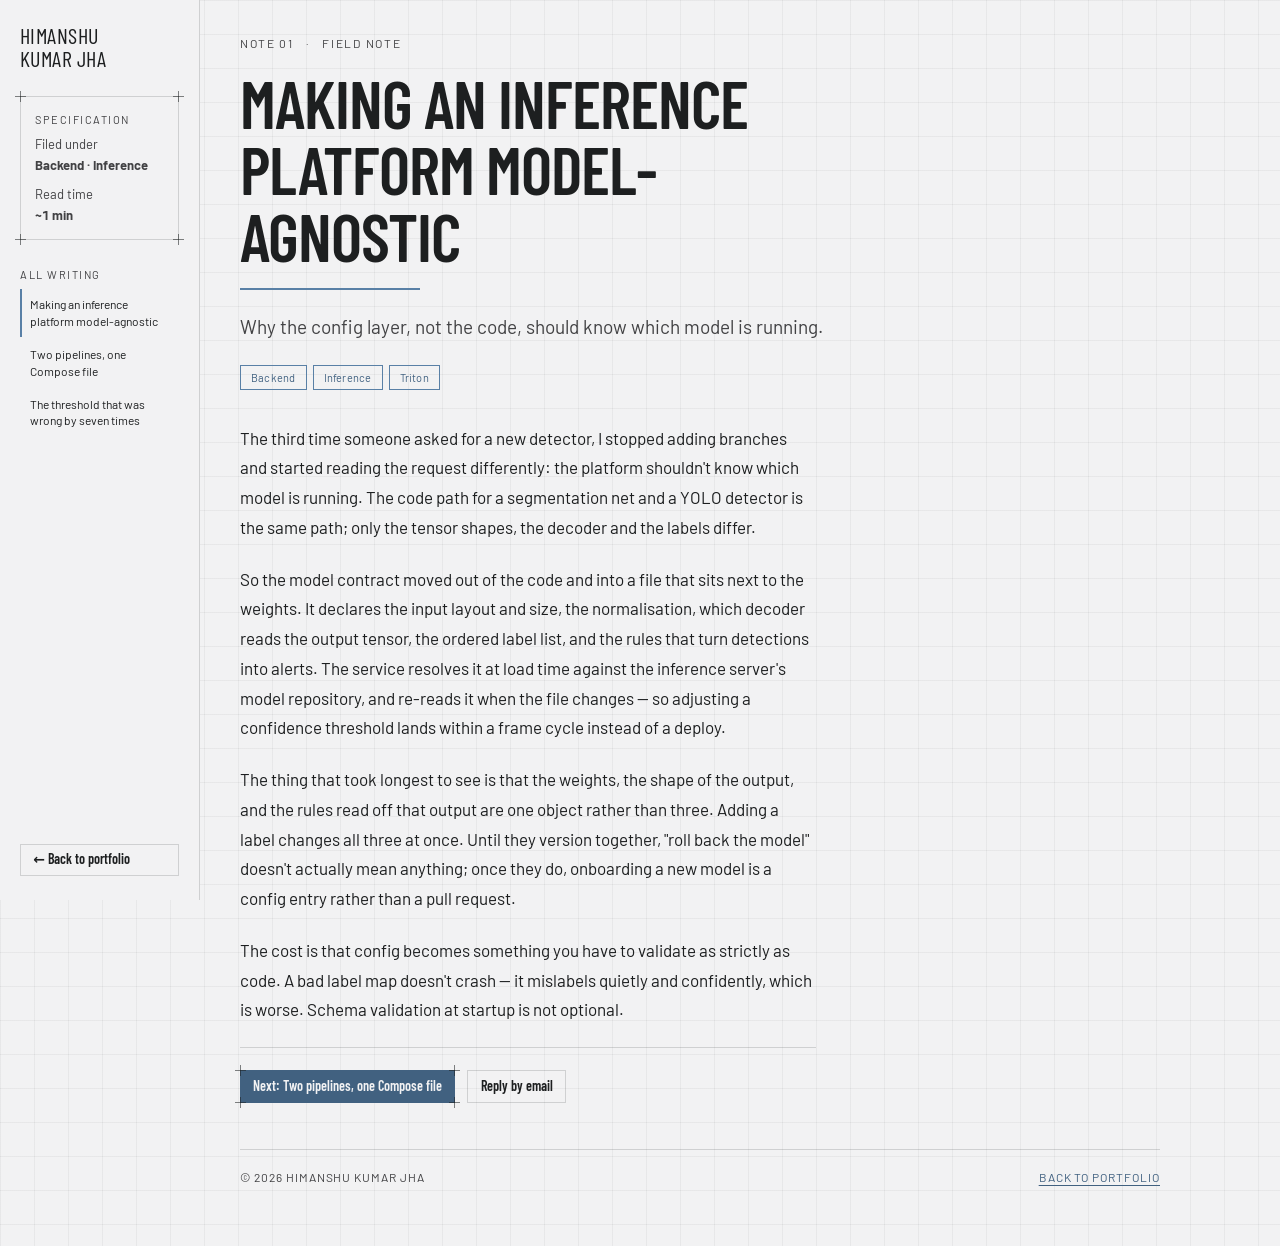
==== blog.html @ d9818c4b "feat: rebuild the portfolio as a static Blueprint sheet Implements the "Portfolio Blueprint" design " ====
<!DOCTYPE html>
<html lang="en">

<head>
  <meta charset="utf-8">
  <meta name="viewport" content="width=device-width, initial-scale=1">
  <title>Writing | Himanshu Kumar Jha</title>
  <meta name="description" content="Field notes on backend, inference platforms, container pipelines and computer vision.">
  <meta name="theme-color" content="#f2f2f3">
  <link rel="icon" href="logo-color.svg">
  <link rel="stylesheet" href="assets/blueprint.css">
</head>

<body>
  <div class="sheet">

    <aside class="rail">
      <a class="rail-name" href="index.html">Himanshu<br>Kumar Jha</a>

      <div class="blueprint rail-spec">
        <div class="rail-spec-label">Specification</div>
        <div class="rail-spec-row">Filed under<br><strong id="filed-under"></strong></div>
        <div class="rail-spec-row is-num">Read time<br><strong id="read-time"></strong></div>
        <i class="corner tl"></i><i class="corner tr"></i><i class="corner bl"></i><i class="corner br"></i>
      </div>

      <div class="rail-group">
        <div class="rail-spec-label">All writing</div>
        <div class="rail-index" id="note-index"></div>
      </div>

      <a href="index.html#writing" class="btn btn-secondary rail-foot">← Back to portfolio</a>
    </aside>

    <main class="note-main">
      <noscript>
        <p class="noscript-note">These notes are drawn from <code>assets/portfolio-data.js</code> in the browser.
          Enable JavaScript, or read the summaries on the <a href="index.html#writing">portfolio sheet</a>.</p>
      </noscript>

      <article>
        <div class="note-meta">
          <span id="note-label"></span><span>·</span><span id="note-status"></span>
          <span class="meta-mobile" id="read-time-inline"></span>
        </div>
        <h1 class="note-h1" id="note-title"></h1>
        <div class="note-rule"></div>
        <p class="note-lede" id="note-lede"></p>
        <div class="note-tags" id="note-tags"></div>

        <div class="note-body">
          <div id="note-paragraphs"></div>
          <div class="note-actions">
            <a class="btn btn-primary blueprint" id="note-next" href="index.html#writing"><span
                id="note-next-label"></span><i class="corner tl"></i><i class="corner tr"></i><i
                class="corner bl"></i><i class="corner br"></i></a>
            <a class="btn btn-secondary" id="note-reply" href="#">Reply by email</a>
          </div>
        </div>
      </article>

      <footer class="sheet-foot">
        <span id="foot-credit"></span>
        <nav><a href="index.html">Back to portfolio</a></nav>
      </footer>
    </main>
  </div>

  <script src="assets/portfolio-data.js"></script>
  <script src="assets/dom.js"></script>
  <script src="assets/blog.js"></script>
</body>

</html>
---- assets/blueprint.css ----
/* ═══════════════════════════════════════════════════════════════════════════
   INDUSTRY — design-system tokens and component classes.
   Source of truth for the system's look; retune the :root block to reskin.
   Steel-blue on a light technical ground, Barlow Condensed over Barlow,
   cards and buttons framed as blueprint objects with registration marks.
   ═══════════════════════════════════════════════════════════════════════ */
@import url('https://fonts.googleapis.com/css2?family=Barlow:wght@400;500;700&family=Barlow+Condensed:wght@400;600&display=swap');

:root {
  --color-bg: #f2f2f3;
  --color-surface: #e9e9ea;
  --color-text: #1d1f20;
  --color-accent: #5980a6;
  --color-accent-2: #728fab;
  --color-divider: color-mix(in srgb, #1d1f20 16%, transparent);

  /* Tonal ramps — generated in OKLCH on one shared lightness scale, so the
     same step of any role matches the others in visual value. */
  --color-neutral-100: #f5f5f8;
  --color-neutral-200: #e7e7ea;
  --color-neutral-300: #d4d4d7;
  --color-neutral-400: #b7b7ba;
  --color-neutral-500: #98989b;
  --color-neutral-600: #7a7a7d;
  --color-neutral-700: #5d5d60;
  --color-neutral-800: #424244;
  --color-neutral-900: #2b2b2d;

  --color-accent-100: #eef6ff;
  --color-accent-200: #d6ebff;
  --color-accent-300: #b5d9fd;
  --color-accent-400: #94bce3;
  --color-accent-500: #749dc4;
  --color-accent-600: #597ea3;
  --color-accent-700: #416180;
  --color-accent-800: #2c455d;
  --color-accent-900: #1d2d3d;

  --color-accent-2-100: #eef6ff;
  --color-accent-2-200: #d6ebff;
  --color-accent-2-300: #bdd8f2;
  --color-accent-2-400: #9ebbd8;
  --color-accent-2-500: #7e9cb8;
  --color-accent-2-600: #627d98;
  --color-accent-2-700: #486077;
  --color-accent-2-800: #314457;
  --color-accent-2-900: #1f2d3a;

  --font-heading: "Barlow Condensed", system-ui, sans-serif;
  --font-heading-weight: 600;
  --font-body: "Barlow", system-ui, sans-serif;

  --space-1: 3.4px;
  --space-2: 6.8px;
  --space-3: 10.2px;
  --space-4: 13.6px;
  --space-6: 20.4px;
  --space-8: 27.2px;

  --radius-sm: 2px;
  --radius-md: 4px;
  --radius-lg: 7px;

  /* Elevation — derived from the ground: soft ink-tinted shadows on a
     light theme, a hairline edge + ambient darkness on a dark one. */
  --shadow-sm: 0 1px 2px color-mix(in srgb, #2b2b2d 14%, transparent);
  --shadow-md: 0 3px 10px color-mix(in srgb, #2b2b2d 16%, transparent);
  --shadow-lg: 0 12px 32px color-mix(in srgb, #2b2b2d 22%, transparent);
}

body {
  background: var(--color-bg);
  color: var(--color-text);
  font-family: var(--font-body);
}
h1, h2, h3, h4 { font-family: var(--font-heading); font-weight: var(--font-heading-weight); }

.blueprint {
  position: relative;
  border: 1px solid var(--color-divider);
  border-radius: 0;
}
/* The overlay image treatments (halftone, duotone) clip their overlay
   (overflow:hidden); a blueprint wrapper draws its registration marks
   outside the box, so when both classes share a wrapper the frame must
   win. */
.blueprint.halftone, .blueprint.plate, .blueprint.duotone { overflow: visible; }
.blueprint > .corner {
  position: absolute; width: 11px; height: 11px;
  color: color-mix(in srgb, var(--color-text) 55%, transparent);
}
.blueprint > .corner::before, .blueprint > .corner::after {
  content: ""; position: absolute; background: currentColor;
}
.blueprint > .corner::before { left: 5px; top: 0; width: 1px; height: 100%; }
.blueprint > .corner::after  { top: 5px; left: 0; width: 100%; height: 1px; }
.blueprint > .corner.tl { top: -6px; left: -6px; }
.blueprint > .corner.tr { top: -6px; right: -6px; }
.blueprint > .corner.bl { bottom: -6px; left: -6px; }
.blueprint > .corner.br { bottom: -6px; right: -6px; }

.duotone{position:relative;overflow:hidden}
.duotone::after{content:"";position:absolute;inset:0;pointer-events:none;
  background:var(--color-accent);mix-blend-mode:color}

/* ══════════════════════════════════════════════════════════════════════════
   Components — built with the tokens above. Plain CSS on plain HTML.
   ══════════════════════════════════════════════════════════════════════ */

*, *::before, *::after { box-sizing: border-box; }
/* The UA rule for [hidden] is display:none at element specificity, so any
   class that sets display — .btn, .tag, .card — silently beats it. */
[hidden] { display: none !important; }
body { margin: 0; font-size: 15px; line-height: 1.55; font-weight: 400; }
h1, h2, h3, h4, h5, h6 {
  font-family: var(--font-heading); font-weight: var(--font-heading-weight);
  line-height: 1.12; letter-spacing: -0.015em; margin: 0 0 var(--space-2);
}
h1 { font-size: 42px; }
h2 { font-size: 32px; }
h3 { font-size: 25px; }
h4 { font-size: 20px; }
h5 { font-size: 16px; }
h6 { font-size: 13px; }
h6 { letter-spacing: 0.08em; text-transform: uppercase; }
p { margin: 0 0 var(--space-3); }
a { color: var(--color-accent-700); text-underline-offset: 3px; }
img { display: block; max-width: 100%; }
figure { margin: 0; }
figcaption {
  font-size: 11px; margin-top: var(--space-1);
  color: color-mix(in srgb, var(--color-text) 55%, transparent);
}
.text-muted { color: color-mix(in srgb, var(--color-text) 55%, transparent); }
:focus { outline: none; }
:focus-visible { outline: 2px solid var(--color-accent); outline-offset: 2px; }
::selection { background: color-mix(in srgb, var(--color-accent) 30%, transparent); }

/* — rules — */
.hr {
  height: 1px; border: 0; margin: var(--space-4) 0;
  background: var(--color-divider);
}

/* — buttons — */
.btn {
  display: inline-flex; align-items: center; justify-content: center; gap: 6px;
  cursor: pointer; text-decoration: none;
  font-family: var(--font-heading); font-weight: var(--font-heading-weight);
  font-size: 14px; line-height: 1.2; color: var(--color-text);
  background: transparent; border: 1px solid transparent;
  padding: var(--space-2) calc(var(--space-3) * 1.2);
  border-radius: var(--radius-md);
}
.btn svg { display: block; }
.btn:disabled { opacity: 0.45; cursor: not-allowed; }
.btn-primary { background: var(--color-accent-700); color: var(--color-bg); }
.btn-primary:hover { background: var(--color-accent-800); }
.btn-primary:active { background: var(--color-accent-900); }
.btn-secondary { border-color: var(--color-divider); }
.btn-secondary:hover { background: color-mix(in srgb, var(--color-text) 7%, transparent); }
.btn-secondary:active { background: color-mix(in srgb, var(--color-text) 14%, transparent); }
.btn-ghost { color: var(--color-accent-700); padding-inline: var(--space-1); }
.btn-ghost:hover { background: color-mix(in srgb, var(--color-accent) 10%, transparent); }
.btn-ghost:active { background: color-mix(in srgb, var(--color-accent) 18%, transparent); }
.btn-icon { width: 36px; height: 36px; padding: 0; }
.btn-block { width: 100%; margin-top: var(--space-2); }

/* — forms — */
.field > label {
  display: block; font-size: 12px; margin-bottom: 5px;
  color: color-mix(in srgb, var(--color-text) 70%, transparent);
}
.input {
  width: 100%; min-height: 36px; padding: 6px 10px; font: inherit;
  font-size: 14px; color: var(--color-text); caret-color: var(--color-accent);
  background: var(--color-surface);
  border: 1px solid var(--color-divider); border-radius: var(--radius-md);
}
.input:hover { border-color: color-mix(in srgb, var(--color-text) 45%, transparent); }
.input:focus-visible { border-color: var(--color-accent); outline-offset: 0; }
textarea.input { min-height: 90px; resize: vertical; }
.radio { display: inline-flex; align-items: center; gap: 8px; cursor: pointer; font-size: 14px; }
.radio input, .seg-opt input {
  position: absolute; opacity: 0; width: 0; height: 0; pointer-events: none;
}
.radio .dot {
  width: 16px; height: 16px; flex: none; border-radius: 50%;
  border: 1.5px solid var(--color-divider);
}
.radio:hover .dot { border-color: var(--color-accent); }
.radio input:checked + .dot {
  border-color: var(--color-accent); background: var(--color-accent);
  box-shadow: inset 0 0 0 4px var(--color-bg);
}
.radio input:focus-visible + .dot { outline: 2px solid var(--color-accent); outline-offset: 2px; }
.seg {
  display: inline-flex; overflow: hidden;
  border: 1px solid var(--color-divider); border-radius: var(--radius-md);
}
.seg-opt {
  display: inline-flex; align-items: center; gap: 6px;
  padding: 7px 12px; font-size: 13px; cursor: pointer;
}
.seg-opt + .seg-opt { border-left: 1px solid var(--color-divider); }
.seg-opt:has(input:checked) { background: var(--color-accent); color: var(--color-bg); }
.seg-opt:not(:has(input:checked)):hover { background: color-mix(in srgb, var(--color-text) 7%, transparent); }
.seg-opt:has(input:focus-visible) { outline: 2px solid var(--color-accent); outline-offset: -2px; }

/* — cards — */
.card {
  display: flex; flex-direction: column; gap: var(--space-2);
  padding: var(--space-3); border-radius: var(--radius-md); background: var(--color-surface);
}
.card-kicker { font-size: 10px; letter-spacing: 0.1em; text-transform: uppercase; color: var(--color-accent-700); }
.card-title {
  font-family: var(--font-heading); font-weight: var(--font-heading-weight);
  font-size: 17px; line-height: 1.2;
}
.card-body { margin: 0; font-size: 13px; opacity: 0.8; flex: 1; }
.card-meta {
  display: flex; align-items: center; gap: 6px; font-size: 11px;
  color: color-mix(in srgb, var(--color-text) 50%, transparent);
}
.elev-sm { box-shadow: var(--shadow-sm); }
.elev-md { box-shadow: var(--shadow-md); }
.elev-lg { box-shadow: var(--shadow-lg); }

/* — tags — */
.tag {
  display: inline-flex; align-items: center; font-size: 11px;
  letter-spacing: 0.02em; padding: 3px 10px;
  border-radius: calc(var(--radius-md) * 0.75);
}
.tag-accent { background: var(--color-accent-100); color: var(--color-accent-800); }
.tag-accent-2 { background: var(--color-accent-2-100); color: var(--color-accent-2-800); }
.tag-neutral { background: var(--color-neutral-100); color: var(--color-neutral-800); }
.tag-outline { border: 1px solid var(--color-accent); color: var(--color-accent-700); }

/* — navigation — */
.nav {
  display: flex; align-items: center; gap: var(--space-4);
  padding: var(--space-3) var(--space-4);
  border-bottom: none;
}
.nav-brand {
  font-family: var(--font-heading); font-weight: var(--font-heading-weight);
  font-size: 18px; margin-right: auto;
}
.nav a { color: inherit; text-decoration: none; font-size: 14px; }
.nav a:hover, .nav a[aria-current='page'] { color: var(--color-accent-700); }

/* — tables — */
.table { width: 100%; border-collapse: collapse; font-size: 14px; }
.table th {
  text-align: left; font-size: 11px; letter-spacing: 0.08em; text-transform: uppercase;
  color: color-mix(in srgb, var(--color-text) 60%, transparent);
  padding: var(--space-2); border-bottom: 1px solid var(--color-divider);
}
.table td {
  padding: var(--space-2);
  border-bottom: 1px solid color-mix(in srgb, var(--color-text) 8%, transparent);
}
.table tbody tr:hover { background: color-mix(in srgb, var(--color-text) 4%, transparent); }

/* — dialog — */
.dialog-backdrop {
  position: fixed; inset: 0; display: grid; place-items: center;
  padding: var(--space-4);
  background: color-mix(in srgb, var(--color-neutral-900) 50%, transparent);
}
.dialog {
  width: min(440px, 100%); display: flex; flex-direction: column; gap: var(--space-3);
  padding: var(--space-4); border-radius: var(--radius-lg);
  background: var(--color-surface); box-shadow: var(--shadow-lg);
}
.dialog-title {
  font-family: var(--font-heading); font-weight: var(--font-heading-weight);
  font-size: 20px;
}
.dialog-body { font-size: 14px; opacity: 0.85; }
.dialog-actions { display: flex; justify-content: flex-end; gap: var(--space-2); margin-top: var(--space-2); }

/* — blueprint frame: components are wireframe objects (see .blueprint
     and .corner above) — square, transparent, hairline-bordered — */
.card, .btn, .input, .tag, .seg, .dialog { border-radius: 0; }
.card, .dialog { background: transparent; border: 1px solid var(--color-divider); }
.btn { border: 1px solid var(--color-divider); }
.btn-primary { border-color: var(--color-accent-700); }
.btn-ghost { border-color: transparent; }


/* ═══════════════════════════════════════════════════════════════════════════
   PAGE LAYER — the portfolio sheet. Everything below composes the system
   above; no new colors, fonts or spacing values are invented here.
   ═══════════════════════════════════════════════════════════════════════ */

html { scroll-behavior: smooth; }
body { background: var(--color-bg); color: var(--color-text); font-family: var(--font-body); }
a { color: var(--color-accent-700); text-underline-offset: 3px; }
a:hover { color: var(--color-accent-800); }

@keyframes sheetIn { from { opacity: 0; transform: translateY(14px); } to { opacity: 1; transform: none; } }
@keyframes scan { from { transform: translateX(-100%); } to { transform: translateX(100%); } }

@media (prefers-reduced-motion: reduce) {
  html { scroll-behavior: auto; }
  *, *::before, *::after { animation-duration: .001ms !important; animation-iteration-count: 1 !important; transition-duration: .001ms !important; }
}

/* — the drafting grid is the ground and runs full-bleed, so the sheet can be
     centred on a wide display without the ruling stopping at its edge — */
body {
  min-height: 100vh;
  background-image:
    linear-gradient(color-mix(in srgb, var(--color-text) 5%, transparent) 1px, transparent 1px),
    linear-gradient(90deg, color-mix(in srgb, var(--color-text) 5%, transparent) 1px, transparent 1px);
  background-size: 34px 34px;
}

/* — the sheet: content column beside a fixed index rail. Capped at the rail
     (200) plus the main column's own max-width (1180) and centred, so a wide
     monitor gets even margins instead of everything shunted left. — */
.sheet {
  display: grid;
  grid-template-columns: 200px minmax(0, 1fr);
  min-height: 100vh;
  max-width: 1380px;
  margin-inline: auto;
}

.rail {
  position: sticky; top: 0; align-self: start; height: 100vh;
  border-right: 1px solid var(--color-divider);
  padding: 24px 20px;
  display: flex; flex-direction: column; gap: 26px;
  background: var(--color-bg);
}
.rail-name {
  font-family: var(--font-heading); font-size: 22px; line-height: 1.05;
  text-transform: uppercase; letter-spacing: .02em;
  color: var(--color-text); text-decoration: none;
}
.rail-nav { display: flex; flex-direction: column; gap: 2px; }
.rail-nav a {
  font-size: 12px; letter-spacing: .1em; text-transform: uppercase;
  color: var(--color-text); text-decoration: none;
  padding: 7px 8px; border-left: 2px solid transparent;
}
/* Hover and "you are here" must not look the same, or a reader can't tell
   which section they're in from which one they're pointing at. Hover tints;
   only the current section carries the accent rule. */
.rail-nav a:hover { background: var(--color-accent-100); color: var(--color-text); }
.rail-nav a.is-current {
  border-left-color: var(--color-accent);
  background: var(--color-accent-100);
  color: var(--color-accent-800);
}
.rail-spec { padding: 14px; }
.rail-spec-label { font-size: 11px; letter-spacing: .14em; text-transform: uppercase; color: var(--color-neutral-800); margin-bottom: 6px; }
.rail-spec-row { font-size: 13px; line-height: 1.6; color: var(--color-neutral-800); }
.rail-spec-row + .rail-spec-row { margin-top: 8px; }
.rail-spec-row.is-num strong { font-variant-numeric: tabular-nums; }
.rail-index { display: flex; flex-direction: column; gap: 2px; }
.rail-index a {
  font-size: 12px; line-height: 1.4; color: var(--color-text); text-decoration: none;
  padding: 7px 8px; border-left: 2px solid transparent;
}
.rail-index a:hover { background: var(--color-accent-100); }
.rail-index a.is-current { border-left-color: var(--color-accent); }
.rail-foot { margin-top: auto; justify-content: flex-start; }

.sheet-main { padding: 34px 40px 60px; max-width: 1180px; }
.section { margin-bottom: 46px; }

/* — section headings — */
.sec-head { display: flex; align-items: baseline; gap: 14px; margin-bottom: 24px; }
.sec-num { font-family: var(--font-heading); font-size: 14px; color: var(--color-accent-700); letter-spacing: .1em; }
.sec-head h2 {
  font-family: var(--font-heading); font-size: clamp(26px, 3vw, 38px);
  text-transform: uppercase; margin: 0;
}
.sec-note {
  font-size: 12px; letter-spacing: .1em; text-transform: uppercase;
  color: var(--color-neutral-800); margin-left: auto;
}

/* — 00 · intro — */
#hero { animation: sheetIn .6s ease both; }
.hero-kicker {
  display: flex; gap: 10px; align-items: center; flex-wrap: wrap;
  font-size: 12px; letter-spacing: .14em; text-transform: uppercase;
  color: var(--color-neutral-800); margin-bottom: 18px;
}
.hero-title {
  font-family: var(--font-heading); font-size: clamp(38px, 6vw, 84px); line-height: 1;
  text-transform: uppercase; letter-spacing: -.01em; margin: 0 0 22px; max-width: 18ch;
}
.hero-rule {
  height: 2px; background: var(--color-accent); width: 180px;
  margin-bottom: 24px; overflow: hidden; position: relative;
}
.hero-rule span { position: absolute; inset: 0; background: var(--color-bg); animation: scan 3.4s ease-in-out infinite; }
/* The one line that tells a recruiter and a client, in the same breath, what
   this person does for someone. Sits above the detail, weighted heavier. */
.hero-pitch {
  font-size: 20px; line-height: 1.5; max-width: 58ch;
  color: var(--color-text); margin: 0 0 18px; text-wrap: pretty;
}
.hero-summary { font-size: 17px; line-height: 1.65; max-width: 66ch; color: var(--color-neutral-800); margin: 0 0 26px; }
.hero-actions { display: flex; gap: 10px; flex-wrap: wrap; margin-bottom: 30px; }
.hero-grid { display: grid; grid-template-columns: repeat(auto-fit, minmax(210px, 1fr)); gap: 22px; }

.spec-card { padding: 18px; }
.spec-label { font-size: 11px; letter-spacing: .14em; text-transform: uppercase; color: var(--color-neutral-800); margin-bottom: 6px; }
.spec-title { font-family: var(--font-heading); font-size: 20px; text-transform: uppercase; }
.spec-meta { font-size: 13px; color: var(--color-neutral-700); font-variant-numeric: tabular-nums; }
.spec-card.is-pub { background: var(--color-accent-900); color: var(--color-bg); }
.spec-card.is-pub .spec-label { color: inherit; opacity: .8; }
.spec-card.is-pub .spec-title { font-family: var(--font-body); font-size: 14px; line-height: 1.4; font-weight: 600; text-transform: none; }
.spec-card.is-pub .spec-meta { color: inherit; font-size: 12px; margin-top: 6px; opacity: .85; }

/* — 01 · selected work — */
.hero-project {
  padding: 28px; margin-bottom: 30px;
  display: grid; grid-template-columns: minmax(0, 1.4fr) minmax(200px, .6fr); gap: 30px;
}
.hp-kicker { font-size: 11px; letter-spacing: .14em; text-transform: uppercase; color: var(--color-accent-700); margin-bottom: 10px; }
.hp-title {
  font-family: var(--font-heading); font-size: clamp(24px, 2.8vw, 34px);
  text-transform: uppercase; line-height: 1.06; margin: 0 0 14px; max-width: 22ch;
}
.hp-para { font-size: 15px; line-height: 1.7; color: var(--color-neutral-800); margin: 0 0 12px; max-width: 64ch; }
.hp-tags { display: flex; gap: 6px; flex-wrap: wrap; margin-top: 8px; }
.hp-actions { display: flex; gap: 10px; flex-wrap: wrap; margin-top: 20px; }
.hp-actions .btn { justify-content: flex-start; }
.hp-side { display: flex; flex-direction: column; border-left: 1px solid var(--color-divider); padding-left: 22px; }
.hp-metric { padding: 12px 0; border-bottom: 1px dashed var(--color-divider); }
.hp-metric-value {
  font-family: var(--font-heading); font-size: 36px; line-height: 1;
  color: var(--color-accent-700); font-variant-numeric: tabular-nums;
}
.hp-metric-label { font-size: 13px; color: var(--color-neutral-700); }
.hp-note { padding: 12px 0; font-size: 12px; letter-spacing: .08em; text-transform: uppercase; color: var(--color-neutral-800); }

/* — 02 · more projects — */
.rows { border-top: 1px solid var(--color-divider); }
.row { border-bottom: 1px solid var(--color-divider); }
.row:hover { background: var(--color-accent-100); }
.row-btn {
  width: 100%; display: grid; grid-template-columns: 60px minmax(0, 1fr) auto;
  gap: 18px; align-items: center; text-align: left;
  background: transparent; border: 0; padding: 15px 12px; cursor: pointer;
  font-family: var(--font-body); color: var(--color-text);
}
.row-num { font-family: var(--font-heading); font-size: 14px; color: var(--color-accent-700); font-variant-numeric: tabular-nums; }
.row-titles { display: flex; flex-direction: column; gap: 3px; }
.row-title { font-family: var(--font-heading); font-size: 21px; text-transform: uppercase; line-height: 1.1; }
.row-stack { font-size: 13px; color: var(--color-neutral-700); }
.row-sign { font-size: 18px; color: var(--color-accent-700); font-weight: 600; }
.row-panel {
  max-height: 0; opacity: 0; overflow: hidden;
  transition: max-height .34s cubic-bezier(.22, .61, .36, 1), opacity .26s ease;
}
.row-panel-inner { display: grid; grid-template-columns: 60px minmax(0, 1fr); gap: 18px; padding: 0 12px 20px; }
.row-detail { font-size: 15px; line-height: 1.7; max-width: 72ch; color: var(--color-neutral-800); margin: 0 0 12px; }
.row-links { display: flex; gap: 14px; align-items: center; flex-wrap: wrap; }
.row-links a { font-size: 12px; font-weight: 600; letter-spacing: .08em; text-transform: uppercase; }

/* — 03 · experience — */
.exp-list { display: flex; flex-direction: column; gap: 22px; }
.exp { padding: 24px; display: grid; grid-template-columns: minmax(170px, .38fr) minmax(0, 1.62fr); gap: 26px; }
.exp-org { font-family: var(--font-heading); font-size: 22px; text-transform: uppercase; }
.exp-period { font-size: 13px; color: var(--color-neutral-700); font-variant-numeric: tabular-nums; margin-top: 4px; }
.exp-place { font-size: 13px; color: var(--color-neutral-700); }
.exp-role { font-size: 15px; font-weight: 600; margin-bottom: 12px; }
.exp-bullets {
  margin: 0 0 14px; padding-left: 18px;
  display: flex; flex-direction: column; gap: 9px;
  font-size: 15px; line-height: 1.65; color: var(--color-neutral-800);
}
.exp-tags { display: flex; gap: 6px; flex-wrap: wrap; }

/* — 04 · skills — */
.specs-table { width: 100%; }
.specs-table td:first-child {
  width: 210px; font-weight: 600; text-transform: uppercase;
  letter-spacing: .06em; font-size: 13px;
}

/* — 05 · writing — */
.notes-grid { display: grid; grid-template-columns: repeat(auto-fit, minmax(280px, 1fr)); gap: 26px; }
.note-card { padding: 22px; text-decoration: none; color: var(--color-text); display: flex; flex-direction: column; gap: 8px; }
.note-card:hover { background: var(--color-accent-100); color: var(--color-text); }
.note-label { font-size: 11px; letter-spacing: .14em; text-transform: uppercase; color: var(--color-neutral-800); }
.note-title { font-family: var(--font-heading); font-size: 22px; text-transform: uppercase; line-height: 1.12; }
.note-summary { font-size: 14px; color: var(--color-neutral-700); }

/* — github plate — */
.gh-plate { padding: 24px; }
.gh-head { display: flex; justify-content: space-between; align-items: baseline; gap: 18px; flex-wrap: wrap; margin-bottom: 18px; }
.gh-head h2 { font-family: var(--font-heading); font-size: 24px; text-transform: uppercase; margin: 0; }
.gh-head a { font-size: 12px; letter-spacing: .1em; text-transform: uppercase; font-weight: 600; }
.gh-chart { width: 100%; }

/* — 06 · ask about me — */
.ask-panel { padding: 24px; display: flex; flex-direction: column; gap: 16px; }
.ask-log {
  min-height: 180px; max-height: 420px; overflow-y: auto;
  display: flex; flex-direction: column; gap: 14px; padding-right: 4px;
}
.ask-empty { font-size: 15px; line-height: 1.65; color: var(--color-neutral-700); max-width: 60ch; }
.msg { display: flex; flex-direction: column; gap: 5px; max-width: 80%; }
.msg-who { font-size: 11px; letter-spacing: .14em; text-transform: uppercase; color: var(--color-neutral-800); }
.msg-body {
  font-size: 15px; line-height: 1.65; padding: 12px 14px;
  border: 1px solid var(--color-divider); color: var(--color-text);
  white-space: pre-wrap; background: transparent;
}
.msg.is-user { align-self: flex-end; }
.msg.is-user .msg-body { background: var(--color-accent-100); }
.msg.is-bot { align-self: flex-start; }
.ask-thinking { font-size: 12px; letter-spacing: .14em; text-transform: uppercase; color: var(--color-accent-700); }
.ask-chips { display: flex; gap: 8px; flex-wrap: wrap; }
.ask-chip { cursor: pointer; font-family: var(--font-body); background: transparent; }
.ask-chip:hover { background: var(--color-accent-100); }
.ask-form { display: grid; grid-template-columns: minmax(0, 1fr) auto; gap: 8px; }
.ask-note { font-size: 12px; color: var(--color-neutral-800); }

/* — 07 · contact — */
.contact { display: grid; grid-template-columns: minmax(0, 1fr) minmax(300px, .8fr); gap: 34px; align-items: start; }
.contact-availability {
  display: inline-flex; margin-left: 12px;
  letter-spacing: .08em; text-transform: uppercase;
}
.contact h2 {
  font-family: var(--font-heading); font-size: clamp(30px, 4vw, 56px);
  text-transform: uppercase; line-height: 1.02; margin: 10px 0 18px; max-width: 15ch;
}
.contact-body { font-size: 16px; line-height: 1.65; max-width: 52ch; color: var(--color-neutral-800); margin: 0 0 22px; }
.contact-links { display: flex; flex-direction: column; gap: 5px; font-size: 15px; font-weight: 600; }
.contact-form { padding: 24px; display: flex; flex-direction: column; gap: 14px; }
.contact-form label { display: flex; flex-direction: column; gap: 5px; }
.contact-form label > span { font-size: 11px; letter-spacing: .14em; text-transform: uppercase; color: var(--color-neutral-800); }
.form-note { font-size: 12px; color: var(--color-neutral-800); }
/* Honeypot. Parked off-canvas in both axes rather than display:none, and
   aria-hidden in the markup so a screen-reader user is never offered it. */
.botcheck {
  position: absolute; left: -9999px; top: -9999px;
  width: 1px; height: 1px; opacity: 0; pointer-events: none;
}

/* — footer — */
.sheet-foot {
  margin-top: 46px; padding-top: 18px; border-top: 1px solid var(--color-divider);
  display: flex; justify-content: space-between; gap: 16px; flex-wrap: wrap;
  font-size: 12px; letter-spacing: .08em; text-transform: uppercase; color: var(--color-neutral-800);
}
.sheet-foot nav { display: flex; gap: 18px; flex-wrap: wrap; }

/* — the case-study sheet (case.html) — another drawing in the same set —  */
.cs-metrics {
  display: grid; grid-template-columns: repeat(auto-fit, minmax(200px, 1fr));
  gap: 22px; margin-bottom: 38px; max-width: 72ch;
}
.cs-metric { padding: 18px; }
.cs-metric-value {
  font-family: var(--font-heading); font-size: 40px; line-height: 1;
  color: var(--color-accent-700); font-variant-numeric: tabular-nums;
}
.cs-metric-label { font-size: 13px; color: var(--color-neutral-700); margin-top: 4px; }

.cs-section { margin-bottom: 34px; }
.cs-section-head {
  display: flex; align-items: baseline; gap: 12px;
  margin-bottom: 14px; padding-bottom: 8px;
  border-bottom: 1px solid var(--color-divider);
}
.cs-section-num {
  font-family: var(--font-heading); font-size: 13px;
  color: var(--color-accent-700); letter-spacing: .1em; font-variant-numeric: tabular-nums;
}
.cs-section-title {
  font-family: var(--font-heading); font-size: 24px;
  text-transform: uppercase; letter-spacing: .01em; margin: 0;
}
.cs-section p { font-size: 17px; line-height: 1.75; margin: 0 0 18px; }
.cs-bullets {
  margin: 0 0 18px; padding-left: 20px;
  display: flex; flex-direction: column; gap: 11px;
  font-size: 16px; line-height: 1.7; color: var(--color-neutral-800);
}

/* — the note sheet (blog.html) — */
.note-main { padding: 34px 40px 60px; max-width: 1000px; }
.note-meta {
  font-size: 12px; letter-spacing: .14em; text-transform: uppercase;
  color: var(--color-neutral-800); margin-bottom: 16px;
  display: flex; gap: 12px; flex-wrap: wrap;
}
/* Carries what the rail's spec plate says, for the viewports where the plate
   is dropped to keep the pinned bar slim. Hidden wherever the plate shows. */
.meta-mobile { display: none; }
.note-h1 {
  font-family: var(--font-heading); font-size: clamp(34px, 5.2vw, 72px);
  text-transform: uppercase; line-height: 1; margin: 0 0 20px; max-width: 20ch;
}
.note-rule { height: 2px; background: var(--color-accent); width: 180px; margin-bottom: 22px; }
.note-lede { font-size: 19px; line-height: 1.6; max-width: 60ch; color: var(--color-neutral-800); margin: 0 0 22px; text-wrap: pretty; }
.note-tags { display: flex; gap: 6px; flex-wrap: wrap; margin-bottom: 34px; }
.note-body { max-width: 72ch; }
.note-body p { font-size: 17px; line-height: 1.75; margin: 0 0 22px; }
.note-actions {
  border-top: 1px solid var(--color-divider); padding-top: 22px; margin-top: 14px;
  display: flex; gap: 12px; flex-wrap: wrap;
}
.note-actions .btn { justify-content: flex-start; }

/* — no-JS fallback — */
.noscript-note {
  margin: 0; padding: 14px 18px; font-size: 14px; line-height: 1.6;
  border: 1px solid var(--color-accent); background: var(--color-accent-100); color: var(--color-accent-800);
}

/* ── Responsive: the rail unpins and the two-column plates stack ────────── */
@media (max-width: 1020px) {
  .hero-project { grid-template-columns: minmax(0, 1fr); gap: 22px; }
  .hp-side { border-left: 0; border-top: 1px solid var(--color-divider); padding-left: 0; padding-top: 6px; }
  .contact { grid-template-columns: minmax(0, 1fr); gap: 26px; }
}

@media (max-width: 860px) {
  .sheet { grid-template-columns: minmax(0, 1fr); }

  /* The rail becomes a pinned header: the section index has to stay reachable
     from anywhere on a page this long, not just from the top. That makes its
     height a running cost on every screen, so it stays SHORT — name and résumé
     share one row, and the index is a single scrolling strip rather than four
     wrapped rows. */
  .rail {
    position: sticky; top: 0; z-index: 30; height: auto;
    border-right: 0; border-bottom: 1px solid var(--color-divider);
    padding: 14px 22px; gap: 10px 16px;
    flex-direction: row; flex-wrap: wrap; align-items: center;
    background: var(--color-bg);
  }
  .rail > :first-child { flex: 1 1 auto; }
  .rail-name { font-size: 19px; }
  /* The case/blog rails break the name over two lines, which costs a row on a
     bar that is now pinned. One line across the top instead. */
  .rail-name br { display: none; }
  .rail-foot { margin-top: 0; align-self: center; order: 2; }

  /* .rail-nav is a direct flex child; .rail-index is nested inside
     .rail-group, which has to be told to span and to allow its scrolling
     child to shrink (min-width:0) or the nowrap strip forces the page wide. */
  .rail-group { order: 3; flex: 1 1 100%; min-width: 0; }
  .rail-nav, .rail-index {
    flex-direction: row; flex-wrap: nowrap;
    gap: 2px; overflow-x: auto; scrollbar-width: none;
  }
  .rail-nav {
    order: 3; flex: 1 1 100%; min-width: 0;
    /* Bleed to the page edge so the strip visibly runs off, which is what
       tells a thumb there's more to scroll. */
    margin: 0 -22px; padding: 0 22px;
  }
  .rail-nav::-webkit-scrollbar, .rail-index::-webkit-scrollbar { display: none; }
  .rail-nav a, .rail-index a {
    white-space: nowrap; border-left: 0; border-bottom: 2px solid transparent;
    padding: 0 10px; min-height: 44px; display: flex; align-items: center;
  }
  .rail-nav a:hover, .rail-index a:hover { border-left-color: transparent; }
  .rail-nav a.is-current, .rail-index a.is-current {
    border-left-color: transparent; border-bottom-color: var(--color-accent);
  }

  /* The spec plate would double the height of a bar that is now pinned to
     every screen, and everything on it (role, stack, read time) also renders
     inside the article on mobile — see .meta-mobile. So it goes. */
  .rail-spec { display: none; }
  .meta-mobile { display: inline; }

  /* Anchor jumps must land below the pinned bar, not behind it. */
  .sheet-main > section, .note-main > article { scroll-margin-top: 140px; }

  /* Touch targets: 32px is comfortable with a mouse and cramped with a thumb.
     Apple's HIG and WCAG 2.5.8 both land at 44. */
  .btn, .ask-chip, .input { min-height: 44px; }
  .rail-name { min-height: 44px; display: flex; align-items: center; }
  .row-links a, .gh-head a, .contact-links a, .sheet-foot a, .note-summary + a {
    display: inline-flex; align-items: center; min-height: 44px;
  }

  .sheet-main, .note-main { padding: 26px 22px 48px; }
  .exp { grid-template-columns: minmax(0, 1fr); gap: 14px; padding: 20px; }
  .sec-note { margin-left: 0; flex-basis: 100%; }
  .sec-head { flex-wrap: wrap; }
  .msg { max-width: 92%; }
  .specs-table td:first-child { width: auto; }
  .specs-table tr { display: grid; }
  .specs-table td { border-bottom: 0; }
  .specs-table td:last-child { border-bottom: 1px solid color-mix(in srgb, var(--color-text) 8%, transparent); padding-top: 0; }
}

@media (max-width: 860px) {
  .contact-availability { margin-left: 0; margin-top: 10px; }
  .cs-section p { font-size: 16px; }
}

@media (max-width: 520px) {
  .row-btn, .row-panel-inner { grid-template-columns: 44px minmax(0, 1fr) auto; gap: 12px; }
  .row-panel-inner { grid-template-columns: 44px minmax(0, 1fr); }
  .hero-project { padding: 20px; }
  .ask-panel, .gh-plate, .contact-form { padding: 18px; }
  .ask-form { grid-template-columns: minmax(0, 1fr); }
  .hero-pitch { font-size: 18px; }
  .hero-actions .btn, .hp-actions .btn { flex: 1 1 auto; justify-content: center; }
  .cs-section-title { font-size: 21px; }
}
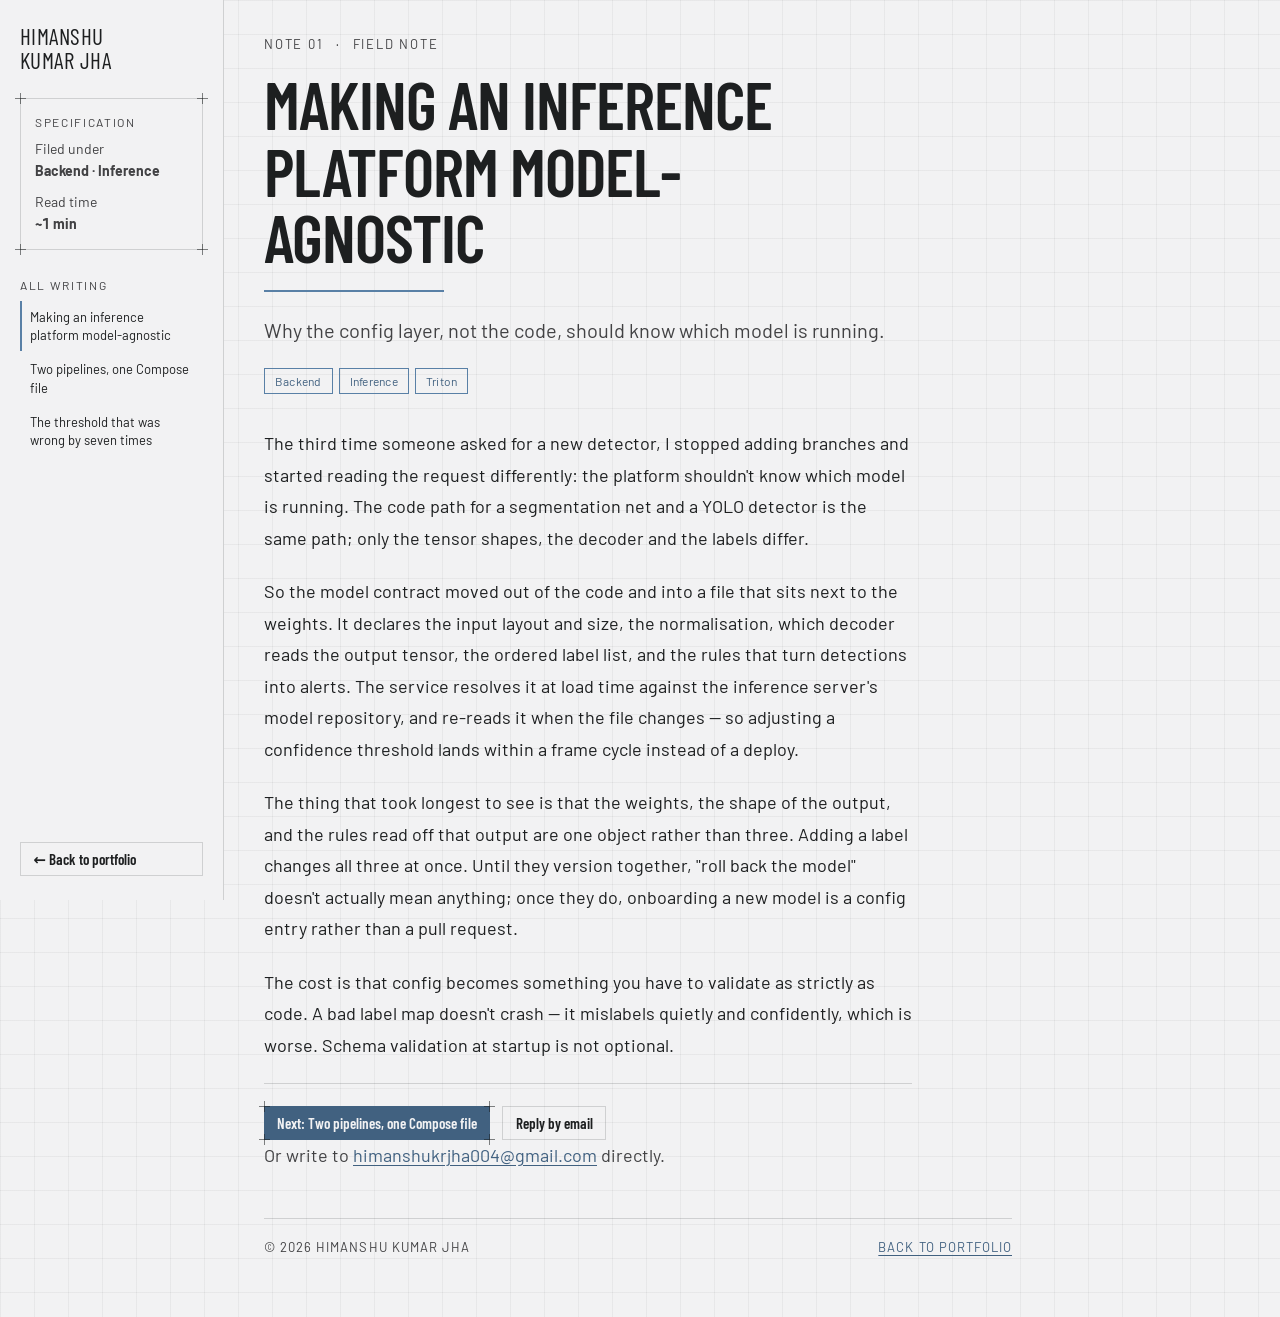
==== commit 78328982: "feat: draft the enquiry email and show the address beside it "Talk about work like this" opened an e" ====
--- a/blog.html
+++ b/blog.html
@@ -56,6 +56,7 @@
                 class="corner bl"></i><i class="corner br"></i></a>
             <a class="btn btn-secondary" id="note-reply" href="#">Reply by email</a>
           </div>
+          <p class="mail-fallback" id="note-reply-note"></p>
         </div>
       </article>
 
--- a/assets/blueprint.css
+++ b/assets/blueprint.css
@@ -111,24 +111,24 @@
 /* The UA rule for [hidden] is display:none at element specificity, so any
    class that sets display — .btn, .tag, .card — silently beats it. */
 [hidden] { display: none !important; }
-body { margin: 0; font-size: 15px; line-height: 1.55; font-weight: 400; }
+body { margin: 0; font-size: 1rem; line-height: 1.55; font-weight: 400; }
 h1, h2, h3, h4, h5, h6 {
   font-family: var(--font-heading); font-weight: var(--font-heading-weight);
   line-height: 1.12; letter-spacing: -0.015em; margin: 0 0 var(--space-2);
 }
-h1 { font-size: 42px; }
-h2 { font-size: 32px; }
-h3 { font-size: 25px; }
-h4 { font-size: 20px; }
-h5 { font-size: 16px; }
-h6 { font-size: 13px; }
+h1 { font-size: 2.625rem; }
+h2 { font-size: 2rem; }
+h3 { font-size: 1.5625rem; }
+h4 { font-size: 1.3125rem; }
+h5 { font-size: 1.0625rem; }
+h6 { font-size: 0.875rem; }
 h6 { letter-spacing: 0.08em; text-transform: uppercase; }
 p { margin: 0 0 var(--space-3); }
 a { color: var(--color-accent-700); text-underline-offset: 3px; }
 img { display: block; max-width: 100%; }
 figure { margin: 0; }
 figcaption {
-  font-size: 11px; margin-top: var(--space-1);
+  font-size: 0.75rem; margin-top: var(--space-1);
   color: color-mix(in srgb, var(--color-text) 55%, transparent);
 }
 .text-muted { color: color-mix(in srgb, var(--color-text) 55%, transparent); }
@@ -147,7 +147,7 @@
   display: inline-flex; align-items: center; justify-content: center; gap: 6px;
   cursor: pointer; text-decoration: none;
   font-family: var(--font-heading); font-weight: var(--font-heading-weight);
-  font-size: 14px; line-height: 1.2; color: var(--color-text);
+  font-size: 0.9375rem; line-height: 1.2; color: var(--color-text);
   background: transparent; border: 1px solid transparent;
   padding: var(--space-2) calc(var(--space-3) * 1.2);
   border-radius: var(--radius-md);
@@ -155,8 +155,8 @@
 .btn svg { display: block; }
 .btn:disabled { opacity: 0.45; cursor: not-allowed; }
 .btn-primary { background: var(--color-accent-700); color: var(--color-bg); }
-.btn-primary:hover { background: var(--color-accent-800); }
-.btn-primary:active { background: var(--color-accent-900); }
+.btn-primary:hover { background: var(--color-accent-800); color: var(--color-bg); }
+.btn-primary:active { background: var(--color-accent-900); color: var(--color-bg); }
 .btn-secondary { border-color: var(--color-divider); }
 .btn-secondary:hover { background: color-mix(in srgb, var(--color-text) 7%, transparent); }
 .btn-secondary:active { background: color-mix(in srgb, var(--color-text) 14%, transparent); }
@@ -168,19 +168,19 @@
 
 /* — forms — */
 .field > label {
-  display: block; font-size: 12px; margin-bottom: 5px;
+  display: block; font-size: 0.8125rem; margin-bottom: 5px;
   color: color-mix(in srgb, var(--color-text) 70%, transparent);
 }
 .input {
   width: 100%; min-height: 36px; padding: 6px 10px; font: inherit;
-  font-size: 14px; color: var(--color-text); caret-color: var(--color-accent);
+  font-size: 0.9375rem; color: var(--color-text); caret-color: var(--color-accent);
   background: var(--color-surface);
   border: 1px solid var(--color-divider); border-radius: var(--radius-md);
 }
 .input:hover { border-color: color-mix(in srgb, var(--color-text) 45%, transparent); }
 .input:focus-visible { border-color: var(--color-accent); outline-offset: 0; }
 textarea.input { min-height: 90px; resize: vertical; }
-.radio { display: inline-flex; align-items: center; gap: 8px; cursor: pointer; font-size: 14px; }
+.radio { display: inline-flex; align-items: center; gap: 8px; cursor: pointer; font-size: 0.9375rem; }
 .radio input, .seg-opt input {
   position: absolute; opacity: 0; width: 0; height: 0; pointer-events: none;
 }
@@ -200,7 +200,7 @@
 }
 .seg-opt {
   display: inline-flex; align-items: center; gap: 6px;
-  padding: 7px 12px; font-size: 13px; cursor: pointer;
+  padding: 7px 12px; font-size: 0.875rem; cursor: pointer;
 }
 .seg-opt + .seg-opt { border-left: 1px solid var(--color-divider); }
 .seg-opt:has(input:checked) { background: var(--color-accent); color: var(--color-bg); }
@@ -212,14 +212,14 @@
   display: flex; flex-direction: column; gap: var(--space-2);
   padding: var(--space-3); border-radius: var(--radius-md); background: var(--color-surface);
 }
-.card-kicker { font-size: 10px; letter-spacing: 0.1em; text-transform: uppercase; color: var(--color-accent-700); }
+.card-kicker { font-size: 0.75rem; letter-spacing: 0.1em; text-transform: uppercase; color: var(--color-accent-700); }
 .card-title {
   font-family: var(--font-heading); font-weight: var(--font-heading-weight);
-  font-size: 17px; line-height: 1.2;
-}
-.card-body { margin: 0; font-size: 13px; opacity: 0.8; flex: 1; }
+  font-size: 1.125rem; line-height: 1.2;
+}
+.card-body { margin: 0; font-size: 0.875rem; opacity: 0.8; flex: 1; }
 .card-meta {
-  display: flex; align-items: center; gap: 6px; font-size: 11px;
+  display: flex; align-items: center; gap: 6px; font-size: 0.75rem;
   color: color-mix(in srgb, var(--color-text) 50%, transparent);
 }
 .elev-sm { box-shadow: var(--shadow-sm); }
@@ -228,7 +228,7 @@
 
 /* — tags — */
 .tag {
-  display: inline-flex; align-items: center; font-size: 11px;
+  display: inline-flex; align-items: center; font-size: 0.75rem;
   letter-spacing: 0.02em; padding: 3px 10px;
   border-radius: calc(var(--radius-md) * 0.75);
 }
@@ -245,15 +245,15 @@
 }
 .nav-brand {
   font-family: var(--font-heading); font-weight: var(--font-heading-weight);
-  font-size: 18px; margin-right: auto;
-}
-.nav a { color: inherit; text-decoration: none; font-size: 14px; }
+  font-size: 1.1875rem; margin-right: auto;
+}
+.nav a { color: inherit; text-decoration: none; font-size: 0.9375rem; }
 .nav a:hover, .nav a[aria-current='page'] { color: var(--color-accent-700); }
 
 /* — tables — */
-.table { width: 100%; border-collapse: collapse; font-size: 14px; }
+.table { width: 100%; border-collapse: collapse; font-size: 1rem; }
 .table th {
-  text-align: left; font-size: 11px; letter-spacing: 0.08em; text-transform: uppercase;
+  text-align: left; font-size: 0.75rem; letter-spacing: 0.08em; text-transform: uppercase;
   color: color-mix(in srgb, var(--color-text) 60%, transparent);
   padding: var(--space-2); border-bottom: 1px solid var(--color-divider);
 }
@@ -276,9 +276,9 @@
 }
 .dialog-title {
   font-family: var(--font-heading); font-weight: var(--font-heading-weight);
-  font-size: 20px;
-}
-.dialog-body { font-size: 14px; opacity: 0.85; }
+  font-size: 1.3125rem;
+}
+.dialog-body { font-size: 0.9375rem; opacity: 0.85; }
 .dialog-actions { display: flex; justify-content: flex-end; gap: var(--space-2); margin-top: var(--space-2); }
 
 /* — blueprint frame: components are wireframe objects (see .blueprint
@@ -295,13 +295,46 @@
    above; no new colors, fonts or spacing values are invented here.
    ═══════════════════════════════════════════════════════════════════════ */
 
+/* Every type size below is rem, so it scales from this one value — and so a
+   reader who has set a larger default font in their browser actually gets it,
+   which px silently ignores. Raise this to enlarge the whole sheet. */
+html { font-size: 100%; }
 html { scroll-behavior: smooth; }
 body { background: var(--color-bg); color: var(--color-text); font-family: var(--font-body); }
 a { color: var(--color-accent-700); text-underline-offset: 3px; }
-a:hover { color: var(--color-accent-800); }
+/* Scoped away from .btn: a button carries its own colour pair, and this rule
+   outranks .btn-primary on specificity — it was repainting the label the exact
+   accent-800 that .btn-primary:hover paints behind it, so the text vanished. */
+a:not(.btn):hover { color: var(--color-accent-800); }
 
 @keyframes sheetIn { from { opacity: 0; transform: translateY(14px); } to { opacity: 1; transform: none; } }
 @keyframes scan { from { transform: translateX(-100%); } to { transform: translateX(100%); } }
+
+/* ── Scroll reveal ───────────────────────────────────────────────────────
+   The hidden state hangs off .reveal-ready, which assets/dom.js adds only
+   when it is going to drive the animation. No script, no class, nothing
+   hidden — the page renders exactly as it does now. */
+.reveal-ready [data-reveal] {
+  opacity: 0;
+  transform: translateY(22px);
+  transition:
+    opacity .6s cubic-bezier(.22, .61, .36, 1),
+    transform .6s cubic-bezier(.22, .61, .36, 1);
+  transition-delay: calc(var(--reveal-i, 0) * 65ms);
+}
+.reveal-ready [data-reveal].is-in { opacity: 1; transform: none; }
+
+/* A drafting sheet is drawn line by line, so section rules extend rather
+   than fade — the one flourish that belongs to this design specifically. */
+.reveal-ready .sec-head[data-reveal]::after,
+.reveal-ready .cs-section-head[data-reveal]::after {
+  content: ""; position: absolute; left: 0; bottom: -1px; height: 1px;
+  width: 0; background: var(--color-accent);
+  transition: width .9s cubic-bezier(.22, .61, .36, 1) .15s;
+}
+.reveal-ready .sec-head[data-reveal].is-in::after,
+.reveal-ready .cs-section-head[data-reveal].is-in::after { width: 100%; }
+.sec-head, .cs-section-head { position: relative; }
 
 @media (prefers-reduced-motion: reduce) {
   html { scroll-behavior: auto; }
@@ -318,15 +351,14 @@
   background-size: 34px 34px;
 }
 
-/* — the sheet: content column beside a fixed index rail. Capped at the rail
-     (200) plus the main column's own max-width (1180) and centred, so a wide
-     monitor gets even margins instead of everything shunted left. — */
+/* — the sheet: content column beside a fixed index rail, running the full
+     width of the display. Line length is held by the ch-based caps on the
+     prose itself, so the sheet can fill the screen without paragraphs
+     stretching past what is comfortable to read. — */
 .sheet {
   display: grid;
-  grid-template-columns: 200px minmax(0, 1fr);
+  grid-template-columns: 224px minmax(0, 1fr);
   min-height: 100vh;
-  max-width: 1380px;
-  margin-inline: auto;
 }
 
 .rail {
@@ -337,13 +369,13 @@
   background: var(--color-bg);
 }
 .rail-name {
-  font-family: var(--font-heading); font-size: 22px; line-height: 1.05;
+  font-family: var(--font-heading); font-size: 1.4375rem; line-height: 1.05;
   text-transform: uppercase; letter-spacing: .02em;
   color: var(--color-text); text-decoration: none;
 }
 .rail-nav { display: flex; flex-direction: column; gap: 2px; }
 .rail-nav a {
-  font-size: 12px; letter-spacing: .1em; text-transform: uppercase;
+  font-size: 0.8125rem; letter-spacing: .1em; text-transform: uppercase;
   color: var(--color-text); text-decoration: none;
   padding: 7px 8px; border-left: 2px solid transparent;
 }
@@ -357,31 +389,31 @@
   color: var(--color-accent-800);
 }
 .rail-spec { padding: 14px; }
-.rail-spec-label { font-size: 11px; letter-spacing: .14em; text-transform: uppercase; color: var(--color-neutral-800); margin-bottom: 6px; }
-.rail-spec-row { font-size: 13px; line-height: 1.6; color: var(--color-neutral-800); }
+.rail-spec-label { font-size: 0.75rem; letter-spacing: .14em; text-transform: uppercase; color: var(--color-neutral-800); margin-bottom: 6px; }
+.rail-spec-row { font-size: 0.875rem; line-height: 1.6; color: var(--color-neutral-800); }
 .rail-spec-row + .rail-spec-row { margin-top: 8px; }
 .rail-spec-row.is-num strong { font-variant-numeric: tabular-nums; }
 .rail-index { display: flex; flex-direction: column; gap: 2px; }
 .rail-index a {
-  font-size: 12px; line-height: 1.4; color: var(--color-text); text-decoration: none;
+  font-size: 0.8125rem; line-height: 1.4; color: var(--color-text); text-decoration: none;
   padding: 7px 8px; border-left: 2px solid transparent;
 }
 .rail-index a:hover { background: var(--color-accent-100); }
 .rail-index a.is-current { border-left-color: var(--color-accent); }
 .rail-foot { margin-top: auto; justify-content: flex-start; }
 
-.sheet-main { padding: 34px 40px 60px; max-width: 1180px; }
+.sheet-main { padding: 34px 40px 60px; }
 .section { margin-bottom: 46px; }
 
 /* — section headings — */
 .sec-head { display: flex; align-items: baseline; gap: 14px; margin-bottom: 24px; }
-.sec-num { font-family: var(--font-heading); font-size: 14px; color: var(--color-accent-700); letter-spacing: .1em; }
+.sec-num { font-family: var(--font-heading); font-size: 0.9375rem; color: var(--color-accent-700); letter-spacing: .1em; }
 .sec-head h2 {
-  font-family: var(--font-heading); font-size: clamp(26px, 3vw, 38px);
+  font-family: var(--font-heading); font-size: clamp(1.75rem, 3vw, 2.5rem);
   text-transform: uppercase; margin: 0;
 }
 .sec-note {
-  font-size: 12px; letter-spacing: .1em; text-transform: uppercase;
+  font-size: 0.8125rem; letter-spacing: .1em; text-transform: uppercase;
   color: var(--color-neutral-800); margin-left: auto;
 }
 
@@ -389,11 +421,11 @@
 #hero { animation: sheetIn .6s ease both; }
 .hero-kicker {
   display: flex; gap: 10px; align-items: center; flex-wrap: wrap;
-  font-size: 12px; letter-spacing: .14em; text-transform: uppercase;
+  font-size: 0.8125rem; letter-spacing: .14em; text-transform: uppercase;
   color: var(--color-neutral-800); margin-bottom: 18px;
 }
 .hero-title {
-  font-family: var(--font-heading); font-size: clamp(38px, 6vw, 84px); line-height: 1;
+  font-family: var(--font-heading); font-size: clamp(2.5rem, 6vw, 5.25rem); line-height: 1;
   text-transform: uppercase; letter-spacing: -.01em; margin: 0 0 22px; max-width: 18ch;
 }
 .hero-rule {
@@ -404,44 +436,44 @@
 /* The one line that tells a recruiter and a client, in the same breath, what
    this person does for someone. Sits above the detail, weighted heavier. */
 .hero-pitch {
-  font-size: 20px; line-height: 1.5; max-width: 58ch;
+  font-size: 1.3125rem; line-height: 1.5; max-width: 58ch;
   color: var(--color-text); margin: 0 0 18px; text-wrap: pretty;
 }
-.hero-summary { font-size: 17px; line-height: 1.65; max-width: 66ch; color: var(--color-neutral-800); margin: 0 0 26px; }
+.hero-summary { font-size: 1.125rem; line-height: 1.65; max-width: 66ch; color: var(--color-neutral-800); margin: 0 0 26px; }
 .hero-actions { display: flex; gap: 10px; flex-wrap: wrap; margin-bottom: 30px; }
 .hero-grid { display: grid; grid-template-columns: repeat(auto-fit, minmax(210px, 1fr)); gap: 22px; }
 
 .spec-card { padding: 18px; }
-.spec-label { font-size: 11px; letter-spacing: .14em; text-transform: uppercase; color: var(--color-neutral-800); margin-bottom: 6px; }
-.spec-title { font-family: var(--font-heading); font-size: 20px; text-transform: uppercase; }
-.spec-meta { font-size: 13px; color: var(--color-neutral-700); font-variant-numeric: tabular-nums; }
+.spec-label { font-size: 0.75rem; letter-spacing: .14em; text-transform: uppercase; color: var(--color-neutral-800); margin-bottom: 6px; }
+.spec-title { font-family: var(--font-heading); font-size: 1.3125rem; text-transform: uppercase; }
+.spec-meta { font-size: 0.875rem; color: var(--color-neutral-700); font-variant-numeric: tabular-nums; }
 .spec-card.is-pub { background: var(--color-accent-900); color: var(--color-bg); }
 .spec-card.is-pub .spec-label { color: inherit; opacity: .8; }
-.spec-card.is-pub .spec-title { font-family: var(--font-body); font-size: 14px; line-height: 1.4; font-weight: 600; text-transform: none; }
-.spec-card.is-pub .spec-meta { color: inherit; font-size: 12px; margin-top: 6px; opacity: .85; }
+.spec-card.is-pub .spec-title { font-family: var(--font-body); font-size: 0.9375rem; line-height: 1.4; font-weight: 600; text-transform: none; }
+.spec-card.is-pub .spec-meta { color: inherit; font-size: 0.8125rem; margin-top: 6px; opacity: .85; }
 
 /* — 01 · selected work — */
 .hero-project {
   padding: 28px; margin-bottom: 30px;
   display: grid; grid-template-columns: minmax(0, 1.4fr) minmax(200px, .6fr); gap: 30px;
 }
-.hp-kicker { font-size: 11px; letter-spacing: .14em; text-transform: uppercase; color: var(--color-accent-700); margin-bottom: 10px; }
+.hp-kicker { font-size: 0.75rem; letter-spacing: .14em; text-transform: uppercase; color: var(--color-accent-700); margin-bottom: 10px; }
 .hp-title {
-  font-family: var(--font-heading); font-size: clamp(24px, 2.8vw, 34px);
+  font-family: var(--font-heading); font-size: clamp(1.5rem, 2.8vw, 2.125rem);
   text-transform: uppercase; line-height: 1.06; margin: 0 0 14px; max-width: 22ch;
 }
-.hp-para { font-size: 15px; line-height: 1.7; color: var(--color-neutral-800); margin: 0 0 12px; max-width: 64ch; }
+.hp-para { font-size: 1rem; line-height: 1.7; color: var(--color-neutral-800); margin: 0 0 12px; max-width: 64ch; }
 .hp-tags { display: flex; gap: 6px; flex-wrap: wrap; margin-top: 8px; }
 .hp-actions { display: flex; gap: 10px; flex-wrap: wrap; margin-top: 20px; }
 .hp-actions .btn { justify-content: flex-start; }
 .hp-side { display: flex; flex-direction: column; border-left: 1px solid var(--color-divider); padding-left: 22px; }
 .hp-metric { padding: 12px 0; border-bottom: 1px dashed var(--color-divider); }
 .hp-metric-value {
-  font-family: var(--font-heading); font-size: 36px; line-height: 1;
+  font-family: var(--font-heading); font-size: 2.25rem; line-height: 1;
   color: var(--color-accent-700); font-variant-numeric: tabular-nums;
 }
-.hp-metric-label { font-size: 13px; color: var(--color-neutral-700); }
-.hp-note { padding: 12px 0; font-size: 12px; letter-spacing: .08em; text-transform: uppercase; color: var(--color-neutral-800); }
+.hp-metric-label { font-size: 0.875rem; color: var(--color-neutral-700); }
+.hp-note { padding: 12px 0; font-size: 0.8125rem; letter-spacing: .08em; text-transform: uppercase; color: var(--color-neutral-800); }
 
 /* — 02 · more projects — */
 .rows { border-top: 1px solid var(--color-divider); }
@@ -453,31 +485,31 @@
   background: transparent; border: 0; padding: 15px 12px; cursor: pointer;
   font-family: var(--font-body); color: var(--color-text);
 }
-.row-num { font-family: var(--font-heading); font-size: 14px; color: var(--color-accent-700); font-variant-numeric: tabular-nums; }
+.row-num { font-family: var(--font-heading); font-size: 0.9375rem; color: var(--color-accent-700); font-variant-numeric: tabular-nums; }
 .row-titles { display: flex; flex-direction: column; gap: 3px; }
-.row-title { font-family: var(--font-heading); font-size: 21px; text-transform: uppercase; line-height: 1.1; }
-.row-stack { font-size: 13px; color: var(--color-neutral-700); }
-.row-sign { font-size: 18px; color: var(--color-accent-700); font-weight: 600; }
+.row-title { font-family: var(--font-heading); font-size: 1.375rem; text-transform: uppercase; line-height: 1.1; }
+.row-stack { font-size: 0.875rem; color: var(--color-neutral-700); }
+.row-sign { font-size: 1.1875rem; color: var(--color-accent-700); font-weight: 600; }
 .row-panel {
   max-height: 0; opacity: 0; overflow: hidden;
   transition: max-height .34s cubic-bezier(.22, .61, .36, 1), opacity .26s ease;
 }
 .row-panel-inner { display: grid; grid-template-columns: 60px minmax(0, 1fr); gap: 18px; padding: 0 12px 20px; }
-.row-detail { font-size: 15px; line-height: 1.7; max-width: 72ch; color: var(--color-neutral-800); margin: 0 0 12px; }
+.row-detail { font-size: 1rem; line-height: 1.7; max-width: 72ch; color: var(--color-neutral-800); margin: 0 0 12px; }
 .row-links { display: flex; gap: 14px; align-items: center; flex-wrap: wrap; }
-.row-links a { font-size: 12px; font-weight: 600; letter-spacing: .08em; text-transform: uppercase; }
+.row-links a { font-size: 0.8125rem; font-weight: 600; letter-spacing: .08em; text-transform: uppercase; }
 
 /* — 03 · experience — */
 .exp-list { display: flex; flex-direction: column; gap: 22px; }
 .exp { padding: 24px; display: grid; grid-template-columns: minmax(170px, .38fr) minmax(0, 1.62fr); gap: 26px; }
-.exp-org { font-family: var(--font-heading); font-size: 22px; text-transform: uppercase; }
-.exp-period { font-size: 13px; color: var(--color-neutral-700); font-variant-numeric: tabular-nums; margin-top: 4px; }
-.exp-place { font-size: 13px; color: var(--color-neutral-700); }
-.exp-role { font-size: 15px; font-weight: 600; margin-bottom: 12px; }
+.exp-org { font-family: var(--font-heading); font-size: 1.4375rem; text-transform: uppercase; }
+.exp-period { font-size: 0.875rem; color: var(--color-neutral-700); font-variant-numeric: tabular-nums; margin-top: 4px; }
+.exp-place { font-size: 0.875rem; color: var(--color-neutral-700); }
+.exp-role { font-size: 1rem; font-weight: 600; margin-bottom: 12px; }
 .exp-bullets {
   margin: 0 0 14px; padding-left: 18px;
   display: flex; flex-direction: column; gap: 9px;
-  font-size: 15px; line-height: 1.65; color: var(--color-neutral-800);
+  font-size: 1rem; line-height: 1.65; color: var(--color-neutral-800);
 }
 .exp-tags { display: flex; gap: 6px; flex-wrap: wrap; }
 
@@ -485,22 +517,22 @@
 .specs-table { width: 100%; }
 .specs-table td:first-child {
   width: 210px; font-weight: 600; text-transform: uppercase;
-  letter-spacing: .06em; font-size: 13px;
+  letter-spacing: .06em; font-size: 0.9375rem;
 }
 
 /* — 05 · writing — */
 .notes-grid { display: grid; grid-template-columns: repeat(auto-fit, minmax(280px, 1fr)); gap: 26px; }
 .note-card { padding: 22px; text-decoration: none; color: var(--color-text); display: flex; flex-direction: column; gap: 8px; }
 .note-card:hover { background: var(--color-accent-100); color: var(--color-text); }
-.note-label { font-size: 11px; letter-spacing: .14em; text-transform: uppercase; color: var(--color-neutral-800); }
-.note-title { font-family: var(--font-heading); font-size: 22px; text-transform: uppercase; line-height: 1.12; }
-.note-summary { font-size: 14px; color: var(--color-neutral-700); }
+.note-label { font-size: 0.75rem; letter-spacing: .14em; text-transform: uppercase; color: var(--color-neutral-800); }
+.note-title { font-family: var(--font-heading); font-size: 1.4375rem; text-transform: uppercase; line-height: 1.12; }
+.note-summary { font-size: 1rem; color: var(--color-neutral-700); }
 
 /* — github plate — */
 .gh-plate { padding: 24px; }
 .gh-head { display: flex; justify-content: space-between; align-items: baseline; gap: 18px; flex-wrap: wrap; margin-bottom: 18px; }
-.gh-head h2 { font-family: var(--font-heading); font-size: 24px; text-transform: uppercase; margin: 0; }
-.gh-head a { font-size: 12px; letter-spacing: .1em; text-transform: uppercase; font-weight: 600; }
+.gh-head h2 { font-family: var(--font-heading); font-size: 1.5rem; text-transform: uppercase; margin: 0; }
+.gh-head a { font-size: 0.8125rem; letter-spacing: .1em; text-transform: uppercase; font-weight: 600; }
 .gh-chart { width: 100%; }
 
 /* — 06 · ask about me — */
@@ -509,23 +541,23 @@
   min-height: 180px; max-height: 420px; overflow-y: auto;
   display: flex; flex-direction: column; gap: 14px; padding-right: 4px;
 }
-.ask-empty { font-size: 15px; line-height: 1.65; color: var(--color-neutral-700); max-width: 60ch; }
+.ask-empty { font-size: 1rem; line-height: 1.65; color: var(--color-neutral-700); max-width: 60ch; }
 .msg { display: flex; flex-direction: column; gap: 5px; max-width: 80%; }
-.msg-who { font-size: 11px; letter-spacing: .14em; text-transform: uppercase; color: var(--color-neutral-800); }
+.msg-who { font-size: 0.75rem; letter-spacing: .14em; text-transform: uppercase; color: var(--color-neutral-800); }
 .msg-body {
-  font-size: 15px; line-height: 1.65; padding: 12px 14px;
+  font-size: 1rem; line-height: 1.65; padding: 12px 14px;
   border: 1px solid var(--color-divider); color: var(--color-text);
   white-space: pre-wrap; background: transparent;
 }
 .msg.is-user { align-self: flex-end; }
 .msg.is-user .msg-body { background: var(--color-accent-100); }
 .msg.is-bot { align-self: flex-start; }
-.ask-thinking { font-size: 12px; letter-spacing: .14em; text-transform: uppercase; color: var(--color-accent-700); }
+.ask-thinking { font-size: 0.8125rem; letter-spacing: .14em; text-transform: uppercase; color: var(--color-accent-700); }
 .ask-chips { display: flex; gap: 8px; flex-wrap: wrap; }
 .ask-chip { cursor: pointer; font-family: var(--font-body); background: transparent; }
 .ask-chip:hover { background: var(--color-accent-100); }
 .ask-form { display: grid; grid-template-columns: minmax(0, 1fr) auto; gap: 8px; }
-.ask-note { font-size: 12px; color: var(--color-neutral-800); }
+.ask-note { font-size: 0.8125rem; color: var(--color-neutral-800); }
 
 /* — 07 · contact — */
 .contact { display: grid; grid-template-columns: minmax(0, 1fr) minmax(300px, .8fr); gap: 34px; align-items: start; }
@@ -534,15 +566,15 @@
   letter-spacing: .08em; text-transform: uppercase;
 }
 .contact h2 {
-  font-family: var(--font-heading); font-size: clamp(30px, 4vw, 56px);
+  font-family: var(--font-heading); font-size: clamp(2rem, 4vw, 3.5rem);
   text-transform: uppercase; line-height: 1.02; margin: 10px 0 18px; max-width: 15ch;
 }
-.contact-body { font-size: 16px; line-height: 1.65; max-width: 52ch; color: var(--color-neutral-800); margin: 0 0 22px; }
-.contact-links { display: flex; flex-direction: column; gap: 5px; font-size: 15px; font-weight: 600; }
+.contact-body { font-size: 1.0625rem; line-height: 1.65; max-width: 52ch; color: var(--color-neutral-800); margin: 0 0 22px; }
+.contact-links { display: flex; flex-direction: column; gap: 5px; font-size: 1rem; font-weight: 600; }
 .contact-form { padding: 24px; display: flex; flex-direction: column; gap: 14px; }
 .contact-form label { display: flex; flex-direction: column; gap: 5px; }
-.contact-form label > span { font-size: 11px; letter-spacing: .14em; text-transform: uppercase; color: var(--color-neutral-800); }
-.form-note { font-size: 12px; color: var(--color-neutral-800); }
+.contact-form label > span { font-size: 0.75rem; letter-spacing: .14em; text-transform: uppercase; color: var(--color-neutral-800); }
+.form-note { font-size: 0.8125rem; color: var(--color-neutral-800); }
 /* Honeypot. Parked off-canvas in both axes rather than display:none, and
    aria-hidden in the markup so a screen-reader user is never offered it. */
 .botcheck {
@@ -554,7 +586,7 @@
 .sheet-foot {
   margin-top: 46px; padding-top: 18px; border-top: 1px solid var(--color-divider);
   display: flex; justify-content: space-between; gap: 16px; flex-wrap: wrap;
-  font-size: 12px; letter-spacing: .08em; text-transform: uppercase; color: var(--color-neutral-800);
+  font-size: 0.8125rem; letter-spacing: .08em; text-transform: uppercase; color: var(--color-neutral-800);
 }
 .sheet-foot nav { display: flex; gap: 18px; flex-wrap: wrap; }
 
@@ -565,10 +597,10 @@
 }
 .cs-metric { padding: 18px; }
 .cs-metric-value {
-  font-family: var(--font-heading); font-size: 40px; line-height: 1;
+  font-family: var(--font-heading); font-size: 2.5rem; line-height: 1;
   color: var(--color-accent-700); font-variant-numeric: tabular-nums;
 }
-.cs-metric-label { font-size: 13px; color: var(--color-neutral-700); margin-top: 4px; }
+.cs-metric-label { font-size: 0.875rem; color: var(--color-neutral-700); margin-top: 4px; }
 
 .cs-section { margin-bottom: 34px; }
 .cs-section-head {
@@ -577,24 +609,24 @@
   border-bottom: 1px solid var(--color-divider);
 }
 .cs-section-num {
-  font-family: var(--font-heading); font-size: 13px;
+  font-family: var(--font-heading); font-size: 0.875rem;
   color: var(--color-accent-700); letter-spacing: .1em; font-variant-numeric: tabular-nums;
 }
 .cs-section-title {
-  font-family: var(--font-heading); font-size: 24px;
+  font-family: var(--font-heading); font-size: 1.5rem;
   text-transform: uppercase; letter-spacing: .01em; margin: 0;
 }
-.cs-section p { font-size: 17px; line-height: 1.75; margin: 0 0 18px; }
+.cs-section p { font-size: 1.125rem; line-height: 1.75; margin: 0 0 18px; }
 .cs-bullets {
   margin: 0 0 18px; padding-left: 20px;
   display: flex; flex-direction: column; gap: 11px;
-  font-size: 16px; line-height: 1.7; color: var(--color-neutral-800);
+  font-size: 1.0625rem; line-height: 1.7; color: var(--color-neutral-800);
 }
 
 /* — the note sheet (blog.html) — */
-.note-main { padding: 34px 40px 60px; max-width: 1000px; }
+.note-main { padding: 34px 40px 60px; max-width: 92ch; }
 .note-meta {
-  font-size: 12px; letter-spacing: .14em; text-transform: uppercase;
+  font-size: 0.8125rem; letter-spacing: .14em; text-transform: uppercase;
   color: var(--color-neutral-800); margin-bottom: 16px;
   display: flex; gap: 12px; flex-wrap: wrap;
 }
@@ -602,24 +634,36 @@
    is dropped to keep the pinned bar slim. Hidden wherever the plate shows. */
 .meta-mobile { display: none; }
 .note-h1 {
-  font-family: var(--font-heading); font-size: clamp(34px, 5.2vw, 72px);
+  font-family: var(--font-heading); font-size: clamp(2.125rem, 5.2vw, 4.5rem);
   text-transform: uppercase; line-height: 1; margin: 0 0 20px; max-width: 20ch;
 }
 .note-rule { height: 2px; background: var(--color-accent); width: 180px; margin-bottom: 22px; }
-.note-lede { font-size: 19px; line-height: 1.6; max-width: 60ch; color: var(--color-neutral-800); margin: 0 0 22px; text-wrap: pretty; }
+.note-lede { font-size: 1.25rem; line-height: 1.6; max-width: 60ch; color: var(--color-neutral-800); margin: 0 0 22px; text-wrap: pretty; }
 .note-tags { display: flex; gap: 6px; flex-wrap: wrap; margin-bottom: 34px; }
 .note-body { max-width: 72ch; }
-.note-body p { font-size: 17px; line-height: 1.75; margin: 0 0 22px; }
+.note-body p { font-size: 1.125rem; line-height: 1.75; margin: 0 0 22px; }
 .note-actions {
   border-top: 1px solid var(--color-divider); padding-top: 22px; margin-top: 14px;
   display: flex; gap: 12px; flex-wrap: wrap;
 }
 .note-actions .btn { justify-content: flex-start; }
+/* The address in plain text under the button. A mailto: does nothing at all
+   for a visitor with no mail app configured, and without this they have no
+   way to reach him from the page they are actually on. */
+.mail-fallback {
+  margin: 14px 0 0; font-size: 0.875rem; color: var(--color-neutral-800);
+}
 
 /* — no-JS fallback — */
 .noscript-note {
-  margin: 0; padding: 14px 18px; font-size: 14px; line-height: 1.6;
+  margin: 0; padding: 14px 18px; font-size: 0.9375rem; line-height: 1.6;
   border: 1px solid var(--color-accent); background: var(--color-accent-100); color: var(--color-accent-800);
+}
+
+/* Wide displays: the column is full-bleed now, so give the edges more air. */
+@media (min-width: 1600px) {
+  .sheet-main { padding: 40px 64px 72px; }
+  .sheet { grid-template-columns: 260px minmax(0, 1fr); }
 }
 
 /* ── Responsive: the rail unpins and the two-column plates stack ────────── */
@@ -645,7 +689,7 @@
     background: var(--color-bg);
   }
   .rail > :first-child { flex: 1 1 auto; }
-  .rail-name { font-size: 19px; }
+  .rail-name { font-size: 1.25rem; }
   /* The case/blog rails break the name over two lines, which costs a row on a
      bar that is now pinned. One line across the top instead. */
   .rail-name br { display: none; }
@@ -691,6 +735,10 @@
   .row-links a, .gh-head a, .contact-links a, .sheet-foot a, .note-summary + a {
     display: inline-flex; align-items: center; min-height: 44px;
   }
+  /* This one sits inside a sentence, so it can't become a flex box without
+     breaking the line. Padding grows the touch target and the negative margin
+     gives the space back to the layout, leaving the text exactly where it was. */
+  .mail-fallback a { padding-block: 11px; margin-block: -11px; }
 
   .sheet-main, .note-main { padding: 26px 22px 48px; }
   .exp { grid-template-columns: minmax(0, 1fr); gap: 14px; padding: 20px; }
@@ -705,7 +753,7 @@
 
 @media (max-width: 860px) {
   .contact-availability { margin-left: 0; margin-top: 10px; }
-  .cs-section p { font-size: 16px; }
+  .cs-section p { font-size: 1.0625rem; }
 }
 
 @media (max-width: 520px) {
@@ -714,7 +762,7 @@
   .hero-project { padding: 20px; }
   .ask-panel, .gh-plate, .contact-form { padding: 18px; }
   .ask-form { grid-template-columns: minmax(0, 1fr); }
-  .hero-pitch { font-size: 18px; }
+  .hero-pitch { font-size: 1.1875rem; }
   .hero-actions .btn, .hp-actions .btn { flex: 1 1 auto; justify-content: center; }
-  .cs-section-title { font-size: 21px; }
-}
+  .cs-section-title { font-size: 1.375rem; }
+}
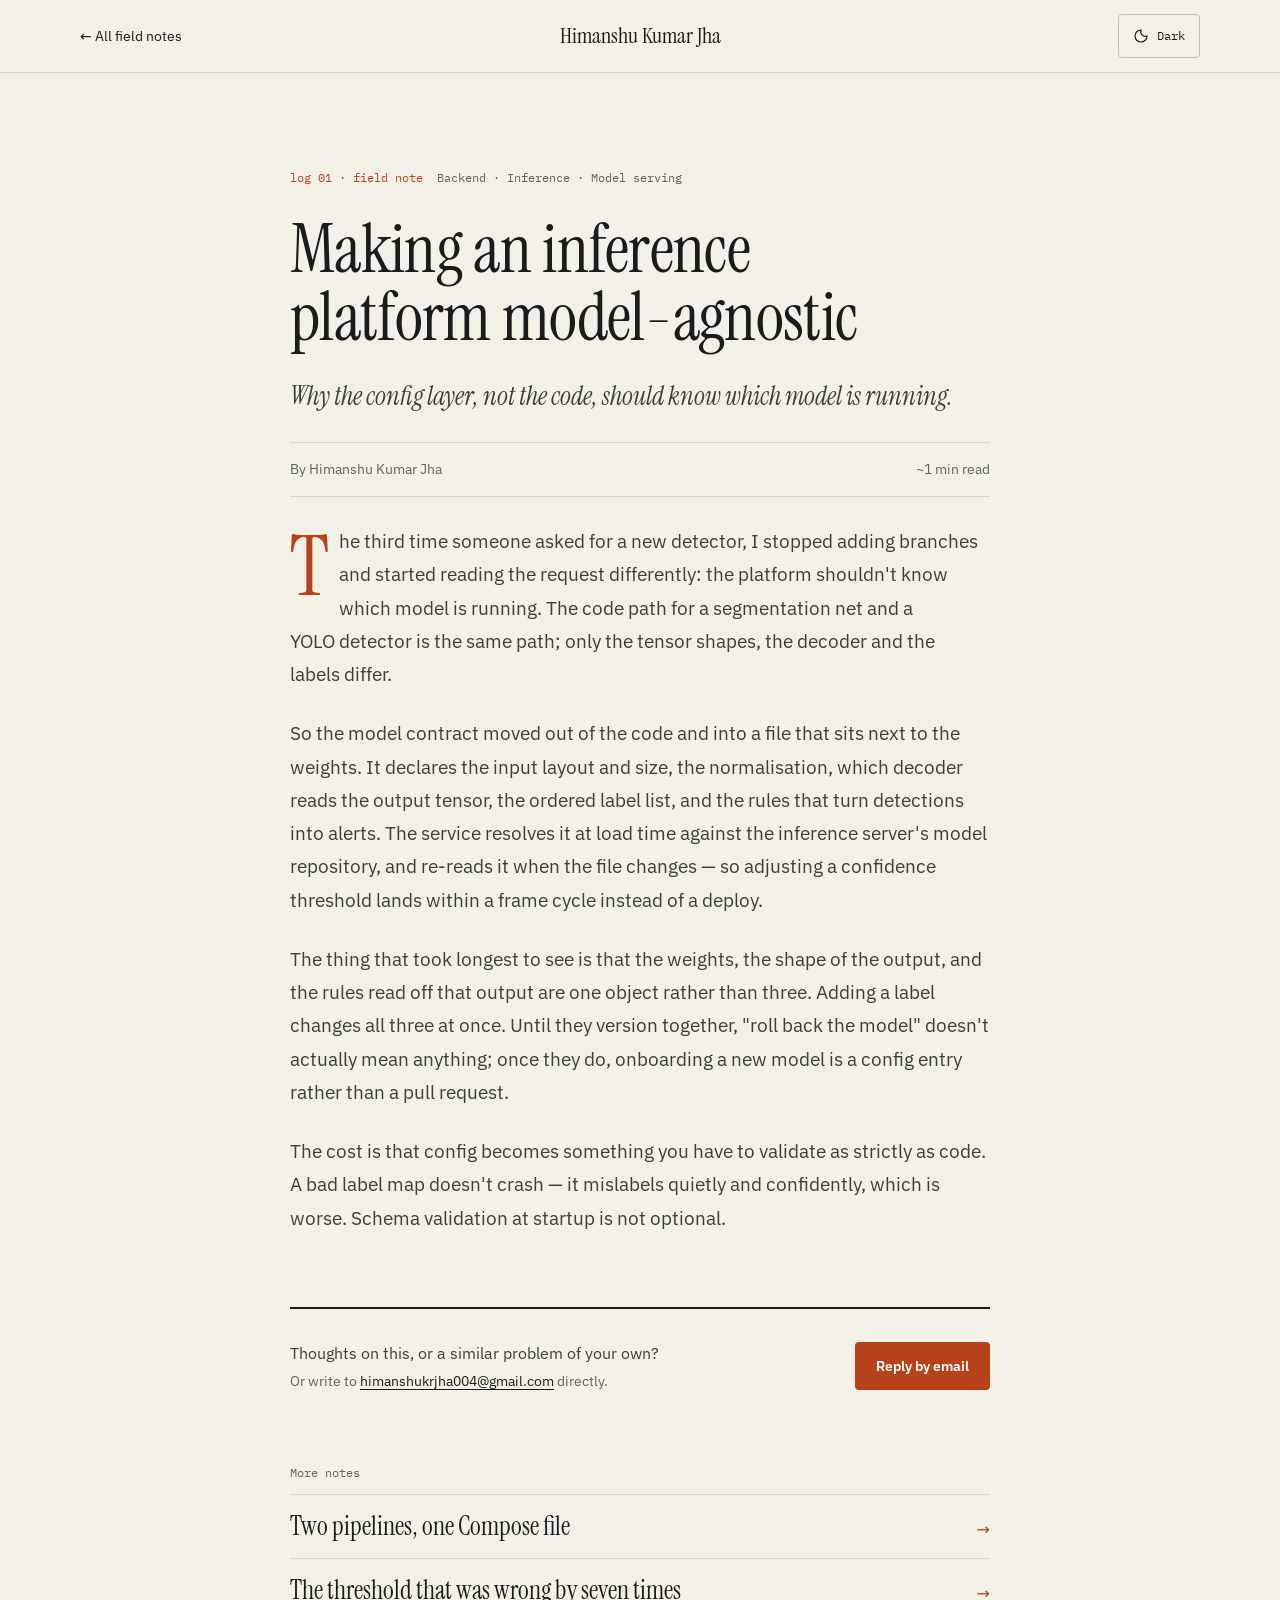
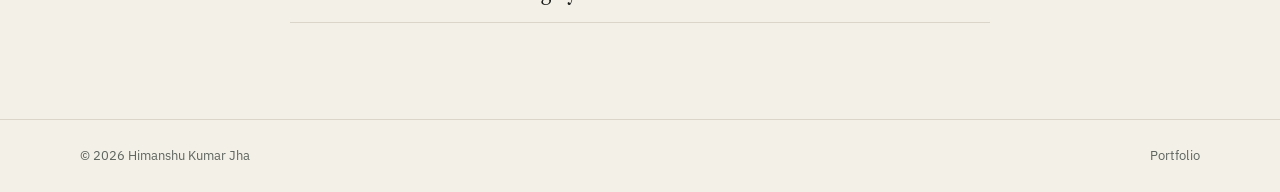
==== commit b7872dc2: "feat: redesign the portfolio as the Training Run The blueprint sheet is replaced by the Training Run" ====
--- a/blog.html
+++ b/blog.html
@@ -6,66 +6,63 @@
   <meta name="viewport" content="width=device-width, initial-scale=1">
   <title>Writing | Himanshu Kumar Jha</title>
   <meta name="description" content="Field notes on backend, inference platforms, container pipelines and computer vision.">
-  <meta name="theme-color" content="#f2f2f3">
+  <meta name="theme-color" content="#F3F0E8" media="(prefers-color-scheme: light)">
+  <meta name="theme-color" content="#121412" media="(prefers-color-scheme: dark)">
   <link rel="icon" href="logo-color.svg">
-  <link rel="stylesheet" href="assets/blueprint.css">
+  <link rel="preload" href="assets/fonts/instrument-serif-400-latin.woff2" as="font" type="font/woff2" crossorigin>
+  <link rel="preload" href="assets/fonts/ibm-plex-sans-400-latin.woff2" as="font" type="font/woff2" crossorigin>
+  <script src="assets/theme.js"></script>
+  <link rel="stylesheet" href="assets/site.css">
 </head>
 
 <body>
-  <div class="sheet">
+  <a class="skip" href="#main">Skip to content</a>
 
-    <aside class="rail">
-      <a class="rail-name" href="index.html">Himanshu<br>Kumar Jha</a>
+  <header class="topbar">
+    <div class="wrap topbar-inner subbar-inner">
+      <a class="back" href="index.html#writing">← All field notes</a>
+      <a class="brand-name" href="index.html" id="brand-name">Himanshu Kumar Jha</a>
+      <button type="button" class="theme-btn" data-theme-toggle aria-label="Switch colour theme">
+        <svg viewBox="0 0 24 24" fill="none" stroke="currentColor" stroke-width="1.8" stroke-linecap="round"
+          aria-hidden="true">
+          <path d="M12 3a9 9 0 1 0 9 9 7 7 0 0 1-9-9z"></path>
+        </svg><span data-theme-label>Dark</span>
+      </button>
+    </div>
+  </header>
 
-      <div class="blueprint rail-spec">
-        <div class="rail-spec-label">Specification</div>
-        <div class="rail-spec-row">Filed under<br><strong id="filed-under"></strong></div>
-        <div class="rail-spec-row is-num">Read time<br><strong id="read-time"></strong></div>
-        <i class="corner tl"></i><i class="corner tr"></i><i class="corner bl"></i><i class="corner br"></i>
+  <main id="main" class="wrap note page-end">
+    <noscript>
+      <p class="noscript-note">These notes are drawn from <code>assets/portfolio-data.js</code> in the browser.
+        Enable JavaScript, or read the summaries on the <a href="index.html#writing">portfolio</a>.</p>
+    </noscript>
+
+    <article class="note-article">
+      <div class="note-meta"><span id="note-code"></span><span id="note-tags"></span></div>
+      <h1 class="note-title" id="note-title"></h1>
+      <p class="note-lede" id="note-lede"></p>
+      <div class="byline"><span id="note-by"></span><span id="note-read"></span></div>
+      <div class="note-body" id="note-paragraphs"></div>
+    </article>
+
+    <section class="note-end">
+      <div class="reply">
+        <div class="reply-copy">
+          <span>Thoughts on this, or a similar problem of your own?</span>
+          <span class="mail-fallback" id="note-reply-note"></span>
+        </div>
+        <a class="btn btn-accent btn-sm" id="note-reply" href="#">Reply by email</a>
       </div>
+      <nav class="more-notes" id="note-index" aria-label="More notes"></nav>
+    </section>
+  </main>
 
-      <div class="rail-group">
-        <div class="rail-spec-label">All writing</div>
-        <div class="rail-index" id="note-index"></div>
-      </div>
-
-      <a href="index.html#writing" class="btn btn-secondary rail-foot">← Back to portfolio</a>
-    </aside>
-
-    <main class="note-main">
-      <noscript>
-        <p class="noscript-note">These notes are drawn from <code>assets/portfolio-data.js</code> in the browser.
-          Enable JavaScript, or read the summaries on the <a href="index.html#writing">portfolio sheet</a>.</p>
-      </noscript>
-
-      <article>
-        <div class="note-meta">
-          <span id="note-label"></span><span>·</span><span id="note-status"></span>
-          <span class="meta-mobile" id="read-time-inline"></span>
-        </div>
-        <h1 class="note-h1" id="note-title"></h1>
-        <div class="note-rule"></div>
-        <p class="note-lede" id="note-lede"></p>
-        <div class="note-tags" id="note-tags"></div>
-
-        <div class="note-body">
-          <div id="note-paragraphs"></div>
-          <div class="note-actions">
-            <a class="btn btn-primary blueprint" id="note-next" href="index.html#writing"><span
-                id="note-next-label"></span><i class="corner tl"></i><i class="corner tr"></i><i
-                class="corner bl"></i><i class="corner br"></i></a>
-            <a class="btn btn-secondary" id="note-reply" href="#">Reply by email</a>
-          </div>
-          <p class="mail-fallback" id="note-reply-note"></p>
-        </div>
-      </article>
-
-      <footer class="sheet-foot">
-        <span id="foot-credit"></span>
-        <nav><a href="index.html">Back to portfolio</a></nav>
-      </footer>
-    </main>
-  </div>
+  <footer class="foot">
+    <div class="wrap foot-inner">
+      <span id="foot-credit"></span>
+      <a href="index.html">Portfolio</a>
+    </div>
+  </footer>
 
   <script src="assets/portfolio-data.js"></script>
   <script src="assets/dom.js"></script>
--- a/assets/site.css
+++ b/assets/site.css
@@ -0,0 +1,1003 @@
+/* Site stylesheet: the "Training Run" design.
+   Fonts are self-hosted (latin + latin-ext subsets) so every page works
+   offline and straight off the filesystem. */
+
+@font-face {
+  font-family: "IBM Plex Mono";
+  font-style: normal;
+  font-weight: 400;
+  font-display: swap;
+  src: url("fonts/ibm-plex-mono-400-latin-ext.woff2") format("woff2");
+  unicode-range: U+0100-02BA, U+02BD-02C5, U+02C7-02CC, U+02CE-02D7, U+02DD-02FF, U+0304, U+0308, U+0329, U+1D00-1DBF, U+1E00-1E9F, U+1EF2-1EFF, U+2020, U+20A0-20AB, U+20AD-20C0, U+2113, U+2C60-2C7F, U+A720-A7FF;
+}
+@font-face {
+  font-family: "IBM Plex Mono";
+  font-style: normal;
+  font-weight: 400;
+  font-display: swap;
+  src: url("fonts/ibm-plex-mono-400-latin.woff2") format("woff2");
+  unicode-range: U+0000-00FF, U+0131, U+0152-0153, U+02BB-02BC, U+02C6, U+02DA, U+02DC, U+0304, U+0308, U+0329, U+2000-206F, U+20AC, U+2122, U+2191, U+2193, U+2212, U+2215, U+FEFF, U+FFFD;
+}
+@font-face {
+  font-family: "IBM Plex Mono";
+  font-style: normal;
+  font-weight: 500;
+  font-display: swap;
+  src: url("fonts/ibm-plex-mono-500-latin-ext.woff2") format("woff2");
+  unicode-range: U+0100-02BA, U+02BD-02C5, U+02C7-02CC, U+02CE-02D7, U+02DD-02FF, U+0304, U+0308, U+0329, U+1D00-1DBF, U+1E00-1E9F, U+1EF2-1EFF, U+2020, U+20A0-20AB, U+20AD-20C0, U+2113, U+2C60-2C7F, U+A720-A7FF;
+}
+@font-face {
+  font-family: "IBM Plex Mono";
+  font-style: normal;
+  font-weight: 500;
+  font-display: swap;
+  src: url("fonts/ibm-plex-mono-500-latin.woff2") format("woff2");
+  unicode-range: U+0000-00FF, U+0131, U+0152-0153, U+02BB-02BC, U+02C6, U+02DA, U+02DC, U+0304, U+0308, U+0329, U+2000-206F, U+20AC, U+2122, U+2191, U+2193, U+2212, U+2215, U+FEFF, U+FFFD;
+}
+@font-face {
+  font-family: "IBM Plex Mono";
+  font-style: normal;
+  font-weight: 600;
+  font-display: swap;
+  src: url("fonts/ibm-plex-mono-600-latin-ext.woff2") format("woff2");
+  unicode-range: U+0100-02BA, U+02BD-02C5, U+02C7-02CC, U+02CE-02D7, U+02DD-02FF, U+0304, U+0308, U+0329, U+1D00-1DBF, U+1E00-1E9F, U+1EF2-1EFF, U+2020, U+20A0-20AB, U+20AD-20C0, U+2113, U+2C60-2C7F, U+A720-A7FF;
+}
+@font-face {
+  font-family: "IBM Plex Mono";
+  font-style: normal;
+  font-weight: 600;
+  font-display: swap;
+  src: url("fonts/ibm-plex-mono-600-latin.woff2") format("woff2");
+  unicode-range: U+0000-00FF, U+0131, U+0152-0153, U+02BB-02BC, U+02C6, U+02DA, U+02DC, U+0304, U+0308, U+0329, U+2000-206F, U+20AC, U+2122, U+2191, U+2193, U+2212, U+2215, U+FEFF, U+FFFD;
+}
+@font-face {
+  font-family: "IBM Plex Sans";
+  font-style: normal;
+  font-weight: 400;
+  font-display: swap;
+  src: url("fonts/ibm-plex-sans-400-latin-ext.woff2") format("woff2");
+  unicode-range: U+0100-02BA, U+02BD-02C5, U+02C7-02CC, U+02CE-02D7, U+02DD-02FF, U+0304, U+0308, U+0329, U+1D00-1DBF, U+1E00-1E9F, U+1EF2-1EFF, U+2020, U+20A0-20AB, U+20AD-20C0, U+2113, U+2C60-2C7F, U+A720-A7FF;
+}
+@font-face {
+  font-family: "IBM Plex Sans";
+  font-style: normal;
+  font-weight: 400;
+  font-display: swap;
+  src: url("fonts/ibm-plex-sans-400-latin.woff2") format("woff2");
+  unicode-range: U+0000-00FF, U+0131, U+0152-0153, U+02BB-02BC, U+02C6, U+02DA, U+02DC, U+0304, U+0308, U+0329, U+2000-206F, U+20AC, U+2122, U+2191, U+2193, U+2212, U+2215, U+FEFF, U+FFFD;
+}
+@font-face {
+  font-family: "IBM Plex Sans";
+  font-style: normal;
+  font-weight: 500;
+  font-display: swap;
+  src: url("fonts/ibm-plex-sans-500-latin-ext.woff2") format("woff2");
+  unicode-range: U+0100-02BA, U+02BD-02C5, U+02C7-02CC, U+02CE-02D7, U+02DD-02FF, U+0304, U+0308, U+0329, U+1D00-1DBF, U+1E00-1E9F, U+1EF2-1EFF, U+2020, U+20A0-20AB, U+20AD-20C0, U+2113, U+2C60-2C7F, U+A720-A7FF;
+}
+@font-face {
+  font-family: "IBM Plex Sans";
+  font-style: normal;
+  font-weight: 500;
+  font-display: swap;
+  src: url("fonts/ibm-plex-sans-500-latin.woff2") format("woff2");
+  unicode-range: U+0000-00FF, U+0131, U+0152-0153, U+02BB-02BC, U+02C6, U+02DA, U+02DC, U+0304, U+0308, U+0329, U+2000-206F, U+20AC, U+2122, U+2191, U+2193, U+2212, U+2215, U+FEFF, U+FFFD;
+}
+@font-face {
+  font-family: "IBM Plex Sans";
+  font-style: normal;
+  font-weight: 600;
+  font-display: swap;
+  src: url("fonts/ibm-plex-sans-600-latin-ext.woff2") format("woff2");
+  unicode-range: U+0100-02BA, U+02BD-02C5, U+02C7-02CC, U+02CE-02D7, U+02DD-02FF, U+0304, U+0308, U+0329, U+1D00-1DBF, U+1E00-1E9F, U+1EF2-1EFF, U+2020, U+20A0-20AB, U+20AD-20C0, U+2113, U+2C60-2C7F, U+A720-A7FF;
+}
+@font-face {
+  font-family: "IBM Plex Sans";
+  font-style: normal;
+  font-weight: 600;
+  font-display: swap;
+  src: url("fonts/ibm-plex-sans-600-latin.woff2") format("woff2");
+  unicode-range: U+0000-00FF, U+0131, U+0152-0153, U+02BB-02BC, U+02C6, U+02DA, U+02DC, U+0304, U+0308, U+0329, U+2000-206F, U+20AC, U+2122, U+2191, U+2193, U+2212, U+2215, U+FEFF, U+FFFD;
+}
+@font-face {
+  font-family: "Instrument Serif";
+  font-style: italic;
+  font-weight: 400;
+  font-display: swap;
+  src: url("fonts/instrument-serif-400-italic-latin-ext.woff2") format("woff2");
+  unicode-range: U+0100-02BA, U+02BD-02C5, U+02C7-02CC, U+02CE-02D7, U+02DD-02FF, U+0304, U+0308, U+0329, U+1D00-1DBF, U+1E00-1E9F, U+1EF2-1EFF, U+2020, U+20A0-20AB, U+20AD-20C0, U+2113, U+2C60-2C7F, U+A720-A7FF;
+}
+@font-face {
+  font-family: "Instrument Serif";
+  font-style: italic;
+  font-weight: 400;
+  font-display: swap;
+  src: url("fonts/instrument-serif-400-italic-latin.woff2") format("woff2");
+  unicode-range: U+0000-00FF, U+0131, U+0152-0153, U+02BB-02BC, U+02C6, U+02DA, U+02DC, U+0304, U+0308, U+0329, U+2000-206F, U+20AC, U+2122, U+2191, U+2193, U+2212, U+2215, U+FEFF, U+FFFD;
+}
+@font-face {
+  font-family: "Instrument Serif";
+  font-style: normal;
+  font-weight: 400;
+  font-display: swap;
+  src: url("fonts/instrument-serif-400-latin-ext.woff2") format("woff2");
+  unicode-range: U+0100-02BA, U+02BD-02C5, U+02C7-02CC, U+02CE-02D7, U+02DD-02FF, U+0304, U+0308, U+0329, U+1D00-1DBF, U+1E00-1E9F, U+1EF2-1EFF, U+2020, U+20A0-20AB, U+20AD-20C0, U+2113, U+2C60-2C7F, U+A720-A7FF;
+}
+@font-face {
+  font-family: "Instrument Serif";
+  font-style: normal;
+  font-weight: 400;
+  font-display: swap;
+  src: url("fonts/instrument-serif-400-latin.woff2") format("woff2");
+  unicode-range: U+0000-00FF, U+0131, U+0152-0153, U+02BB-02BC, U+02C6, U+02DA, U+02DC, U+0304, U+0308, U+0329, U+2000-206F, U+20AC, U+2122, U+2191, U+2193, U+2212, U+2215, U+FEFF, U+FFFD;
+}
+
+/* ── Tokens ──────────────────────────────────────────────────────────────
+   "Training Run". Retune these to reskin every page; don't hard-code a
+   colour or a font a token already covers. Dark is set twice on purpose:
+   once for a visitor whose system is dark and who hasn't chosen, once for
+   an explicit choice. assets/theme.js sets data-theme before first paint. */
+:root {
+  --bg: #F3F0E8;
+  --panel: #FBFAF6;
+  --ink: #1A1C19;
+  --ink2: #3B3F3A;
+  --muted: #5E655E;
+  --line: #DAD5C8;
+  --line2: #C4BEAF;
+  --accent: #B8431B;
+  --on-accent: #FFFFFF;
+  --val: #2F6FA3;
+  --grid: #E4DFD3;
+
+  --serif: "Instrument Serif", Georgia, serif;
+  --sans: "IBM Plex Sans", system-ui, -apple-system, "Segoe UI", sans-serif;
+  --mono: "IBM Plex Mono", ui-monospace, "SFMono-Regular", Menlo, monospace;
+
+  --max: 1440px;
+  --gutter: 80px;
+  --radius: 4px;
+
+  color-scheme: light;
+}
+@media (prefers-color-scheme: dark) {
+  :root:not([data-theme="light"]) {
+    --bg: #121412; --panel: #1A1D1A; --ink: #ECE8DD; --ink2: #D2CEC2; --muted: #9AA298;
+    --line: #2A302B; --line2: #3D453F; --accent: #EE8A5E; --on-accent: #121412;
+    --val: #7FBCD0; --grid: #232924;
+    color-scheme: dark;
+  }
+}
+:root[data-theme="dark"] {
+  --bg: #121412; --panel: #1A1D1A; --ink: #ECE8DD; --ink2: #D2CEC2; --muted: #9AA298;
+  --line: #2A302B; --line2: #3D453F; --accent: #EE8A5E; --on-accent: #121412;
+  --val: #7FBCD0; --grid: #232924;
+  color-scheme: dark;
+}
+
+/* ── Base ────────────────────────────────────────────────────────────── */
+*, *::before, *::after { box-sizing: border-box; }
+html { -webkit-text-size-adjust: 100%; scroll-behavior: smooth; }
+body {
+  margin: 0;
+  background: var(--bg);
+  color: var(--ink);
+  font: 400 16px/1.5 var(--sans);
+  -webkit-font-smoothing: antialiased;
+  transition: background-color .2s, color .2s;
+}
+a { color: var(--ink); text-decoration: none; }
+a:hover { color: var(--accent); }
+:focus-visible { outline: 2px solid var(--accent); outline-offset: 3px; border-radius: 2px; }
+img, svg { display: block; }
+h1, h2, h3, p, ul, ol, dl, dd, figure { margin: 0; }
+button, input, textarea { font: inherit; color: inherit; }
+[hidden] { display: none !important; }
+::selection { background: var(--accent); color: var(--on-accent); }
+
+.wrap { width: 100%; max-width: var(--max); margin: 0 auto; padding-inline: var(--gutter); }
+.mono { font-family: var(--mono); }
+.serif { font-family: var(--serif); font-weight: 400; }
+.accent { color: var(--accent); }
+em.accent { font-style: italic; }
+
+.skip {
+  position: absolute; left: 16px; top: -60px; z-index: 10;
+  padding: 10px 14px; background: var(--ink); color: var(--bg); border-radius: var(--radius);
+}
+.skip:focus { top: 12px; color: var(--bg); }
+
+.noscript-note {
+  margin: 24px 0 0; padding: 16px 18px; border: 1px solid var(--line2); border-radius: 6px;
+  background: var(--panel); color: var(--ink2); font-size: 15px; line-height: 1.6;
+}
+
+/* ── Buttons ─────────────────────────────────────────────────────────── */
+.btn {
+  height: 52px; padding: 0 24px;
+  display: inline-flex; align-items: center; justify-content: center; gap: 8px;
+  border: 1px solid transparent; border-radius: var(--radius);
+  font: 500 15px/1 var(--sans); white-space: nowrap; cursor: pointer;
+  transition: background-color .15s, border-color .15s, color .15s, opacity .15s;
+}
+.btn-sm { height: 48px; padding: 0 20px; font-size: 14px; }
+.btn-accent { background: var(--accent); color: var(--on-accent); font-weight: 600; }
+.btn-accent:hover { color: var(--on-accent); opacity: .9; }
+.btn-ink { background: var(--ink); color: var(--bg); font-weight: 600; border: 0; }
+.btn-ink:hover { color: var(--bg); opacity: .88; }
+.btn-line { border-color: var(--line2); color: var(--ink); padding: 0 20px; font-weight: 400; }
+.btn-line:hover { border-color: var(--accent); }
+.btn[disabled] { opacity: .55; cursor: default; }
+
+/* ── Top bar ─────────────────────────────────────────────────────────── */
+.topbar { border-bottom: 1px solid var(--line); }
+.topbar-inner {
+  min-height: 72px;
+  display: flex; align-items: center; justify-content: space-between; gap: 24px;
+}
+.brand { display: flex; align-items: baseline; gap: 14px; min-width: 0; }
+.brand-name { font-family: var(--serif); font-size: 26px; line-height: 1.1; white-space: nowrap; }
+.brand-name .short { display: none; }
+.brand-run { font-family: var(--mono); font-size: 12px; color: var(--muted); white-space: nowrap; }
+.topnav { display: flex; gap: 28px; font-size: 14px; }
+.topnav a { white-space: nowrap; padding: 12px 0; }
+.topnav a.is-current { color: var(--accent); }
+.top-actions { display: flex; gap: 10px; align-items: center; flex-shrink: 0; }
+.theme-btn {
+  height: 44px; padding: 0 14px;
+  display: inline-flex; align-items: center; gap: 8px;
+  background: transparent; border: 1px solid var(--line2); border-radius: var(--radius);
+  color: var(--ink); font-family: var(--mono); font-size: 12px; cursor: pointer;
+}
+.theme-btn:hover { border-color: var(--accent); color: var(--accent); }
+.theme-btn svg { width: 16px; height: 16px; flex-shrink: 0; }
+.top-actions .btn { height: 44px; padding: 0 16px; font-size: 14px; }
+
+/* Sub-page bar: back link, name, theme. */
+.subbar-inner { display: grid; grid-template-columns: 1fr auto 1fr; }
+.subbar-inner .back { display: inline-flex; align-items: center; gap: 10px; min-height: 44px; font-size: 14px; justify-self: start; }
+.subbar-inner .brand-name { font-size: 22px; }
+.subbar-inner .theme-btn { justify-self: end; }
+
+/* ── Section heads ───────────────────────────────────────────────────── */
+.section { padding-top: 140px; scroll-margin-top: 24px; }
+.sec-head { display: flex; align-items: baseline; gap: 24px; margin-bottom: 48px; }
+.sec-code { font-family: var(--mono); font-size: 13px; color: var(--accent); white-space: nowrap; }
+.sec-head h2, .h2 {
+  font-family: var(--serif); font-weight: 400; font-size: 56px; line-height: 1;
+  text-wrap: balance;
+}
+.rule-top { border-top: 2px solid var(--ink); }
+
+/* ── Hero ────────────────────────────────────────────────────────────── */
+.hero {
+  padding-top: 96px; padding-bottom: 80px;
+  display: grid; grid-template-columns: repeat(12, minmax(0, 1fr)); column-gap: 24px; row-gap: 48px;
+  align-items: start;
+}
+.hero-copy { grid-column: span 7; display: flex; flex-direction: column; gap: 28px; }
+.hero-kicker { font-size: 15px; color: var(--muted); }
+.hero-title {
+  font-family: var(--serif); font-weight: 400; font-size: 84px; line-height: .98;
+  letter-spacing: -.01em; text-wrap: balance;
+}
+.hero-title em { color: var(--accent); }
+.hero-pitch { font-size: 20px; line-height: 1.55; color: var(--ink2); max-width: 640px; text-wrap: pretty; }
+.hero-summary { font-size: 16px; line-height: 1.6; color: var(--muted); max-width: 640px; text-wrap: pretty; }
+.hero-actions { display: flex; flex-wrap: wrap; gap: 12px; margin-top: 8px; }
+.hero-actions-sub { display: contents; }
+
+/* The loss curve. */
+.loss {
+  grid-column: span 5;
+  background: var(--panel); border: 1px solid var(--line); border-radius: 6px;
+  display: flex; flex-direction: column; overflow: hidden;
+}
+.loss-head {
+  height: 44px; padding: 0 18px;
+  display: flex; align-items: center; justify-content: space-between;
+  border-bottom: 1px solid var(--line);
+  font-family: var(--mono); font-size: 12px; color: var(--muted);
+}
+.loss-legend { display: flex; gap: 16px; }
+.loss-legend span { display: flex; align-items: center; gap: 6px; }
+.swatch-train { width: 14px; height: 2px; background: var(--accent); }
+.swatch-val { width: 14px; height: 0; border-top: 2px dashed var(--val); }
+.loss svg { width: 100%; height: auto; }
+.loss .grid line { stroke: var(--grid); stroke-width: 1; }
+.loss .axis { fill: var(--muted); font-family: var(--mono); font-size: 10px; }
+.loss .val { fill: none; stroke: var(--val); stroke-width: 1.5; stroke-dasharray: 4 4; }
+.loss .train { fill: none; stroke: var(--accent); stroke-width: 2.25; stroke-linejoin: round; }
+.loss .ck { fill: var(--panel); stroke: var(--accent); stroke-width: 2; }
+.loss .ck.is-now { fill: var(--accent); }
+.loss .ck-num { fill: var(--ink); font-family: var(--mono); font-size: 11px; }
+.loss-caption {
+  padding: 4px 18px 18px;
+  display: flex; flex-direction: column; gap: 8px;
+  font-family: var(--mono); font-size: 12px; color: var(--muted);
+}
+.ck-row { display: flex; gap: 12px; line-height: 1.45; }
+.ck-row .n { color: var(--ink); width: 22px; flex-shrink: 0; }
+.ck-row .d { width: 64px; flex-shrink: 0; }
+.ck-row.is-now .n, .ck-row.is-now .d { color: var(--accent); }
+.ck-row.is-now .l { color: var(--ink); }
+
+/* ── Summary strip ───────────────────────────────────────────────────── */
+.stats {
+  border-top: 1px solid var(--line); border-bottom: 1px solid var(--line);
+  display: grid; grid-template-columns: repeat(4, minmax(0, 1fr));
+}
+.stat { padding: 28px 24px; display: flex; flex-direction: column; gap: 8px; border-right: 1px solid var(--line); }
+.stat:first-child { padding-left: 0; }
+.stat:last-child { padding-right: 0; border-right: 0; }
+.stat-value { font-family: var(--serif); font-size: 52px; line-height: 1; }
+.stat-value small { font-size: 24px; color: var(--muted); }
+.stat-label { font-size: 14px; line-height: 1.45; color: var(--muted); }
+
+/* ── 01 Experience ───────────────────────────────────────────────────── */
+.ckpt {
+  display: grid; grid-template-columns: repeat(12, minmax(0, 1fr)); column-gap: 24px;
+  padding: 32px 0; border-top: 1px solid var(--line);
+}
+.ckpt:first-child { border-top: 2px solid var(--ink); }
+.ckpt:last-child { border-bottom: 1px solid var(--line); }
+.ckpt-meta {
+  grid-column: span 3; display: flex; flex-direction: column; gap: 6px;
+  font-family: var(--mono); font-size: 13px; line-height: 1.45; color: var(--muted);
+}
+.ckpt-code { color: var(--ink); font-weight: 600; }
+.ckpt.is-latest .ckpt-code { color: var(--accent); }
+.ckpt-body { grid-column: span 6; display: flex; flex-direction: column; gap: 14px; }
+.ckpt-title { font-size: 24px; font-weight: 500; line-height: 1.3; }
+.ckpt-title .org { color: var(--muted); }
+.prose-list { padding-left: 18px; display: flex; flex-direction: column; gap: 10px; }
+.ckpt-body p, .ckpt-body li { font-size: 16px; line-height: 1.6; color: var(--ink2); }
+.ckpt-tags {
+  grid-column: span 3; text-align: right;
+  font-family: var(--mono); font-size: 12px; line-height: 1.8; color: var(--muted);
+}
+.ckpt-tags span { display: block; }
+
+/* ── 02 Selected work ────────────────────────────────────────────────── */
+.eval {
+  display: grid; grid-template-columns: repeat(12, minmax(0, 1fr)); column-gap: 24px;
+  padding: 32px 0; border-top: 1px solid var(--line);
+}
+.eval:first-child { border-top: 2px solid var(--ink); }
+.eval:last-child { border-bottom: 1px solid var(--line); padding-bottom: 40px; }
+.eval-main { grid-column: span 8; display: flex; flex-direction: column; gap: 18px; }
+.eval-kicker { font-family: var(--mono); font-size: 12px; color: var(--muted); }
+.eval-title { font-family: var(--serif); font-weight: 400; font-size: 48px; line-height: 1.05; text-wrap: balance; }
+.eval-para { font-size: 16px; line-height: 1.65; color: var(--ink2); text-wrap: pretty; }
+.eval-stack { font-family: var(--mono); font-size: 12px; line-height: 1.6; color: var(--muted); }
+.eval-actions { display: flex; flex-wrap: wrap; gap: 12px 16px; align-items: center; margin-top: 8px; }
+.eval-note { font-size: 13px; color: var(--muted); }
+.eval-side {
+  grid-column: span 4; display: flex; flex-direction: column;
+  border-left: 1px solid var(--line); padding-left: 32px;
+}
+.metric { padding: 24px 0; display: flex; flex-direction: column; gap: 6px; }
+.metric:first-child { padding-top: 8px; }
+.metric + .metric { border-top: 1px solid var(--line); }
+.metric-value { font-family: var(--serif); font-size: 72px; line-height: 1; }
+.metric:first-child .metric-value { color: var(--accent); }
+.metric-label { font-size: 14px; line-height: 1.45; color: var(--muted); }
+
+/* ── 03 More projects ────────────────────────────────────────────────── */
+.abl { font-size: 15px; }
+.abl-row, .abl-head {
+  display: grid;
+  grid-template-columns: 64px minmax(0, 5fr) minmax(0, 3fr) minmax(0, 2fr) 110px;
+  column-gap: 24px;
+}
+.abl-head {
+  padding-bottom: 12px; border-bottom: 2px solid var(--ink);
+  font-family: var(--mono); font-size: 12px; color: var(--muted);
+}
+.abl-head span:last-child { text-align: right; }
+.abl-row { position: relative; padding: 22px 0; border-bottom: 1px solid var(--line); align-items: start; }
+.abl-run { font-family: var(--mono); font-size: 13px; color: var(--muted); padding-top: 3px; }
+.abl-proj { display: flex; flex-direction: column; gap: 6px; }
+.abl-title { font-size: 18px; font-weight: 500; line-height: 1.35; }
+.abl-detail { font-size: 14px; line-height: 1.55; color: var(--muted); }
+.abl-stack { font-family: var(--mono); font-size: 12px; line-height: 1.6; color: var(--ink2); padding-top: 3px; }
+.abl-result { font-size: 14px; font-weight: 500; line-height: 1.45; color: var(--accent); padding-top: 2px; }
+.abl-link { text-align: right; font-size: 14px; text-decoration: underline; text-underline-offset: 3px; padding-top: 2px; }
+
+/* ── 04 Skills ───────────────────────────────────────────────────────── */
+.weights { display: grid; grid-template-columns: repeat(12, minmax(0, 1fr)); column-gap: 24px; }
+.weights-head { grid-column: span 4; display: flex; flex-direction: column; gap: 20px; margin: 0; }
+.weights-list { grid-column: span 8; border-top: 2px solid var(--ink); }
+.weight {
+  display: grid; grid-template-columns: 200px minmax(0, 1fr); column-gap: 24px;
+  padding: 20px 0; border-bottom: 1px solid var(--line); font-size: 16px; line-height: 1.6;
+}
+.weight dt { font-family: var(--mono); font-size: 13px; color: var(--muted); padding-top: 2px; }
+
+/* ── 05 Writing ──────────────────────────────────────────────────────── */
+.logs {
+  display: grid; grid-template-columns: repeat(3, minmax(0, 1fr)); column-gap: 40px; row-gap: 40px;
+  border-top: 2px solid var(--ink); padding-top: 28px;
+}
+.log { display: flex; flex-direction: column; gap: 14px; color: var(--ink); }
+.log-label { font-family: var(--mono); font-size: 12px; color: var(--muted); }
+.log-label .full { display: inline; }
+.log-title { font-family: var(--serif); font-size: 34px; line-height: 1.1; text-wrap: balance; }
+.log-summary { font-size: 15px; line-height: 1.6; color: var(--muted); }
+.log-more { font-size: 14px; font-weight: 500; color: var(--accent); }
+.log:hover .log-title { color: var(--accent); }
+
+/* ── 06 Ask ──────────────────────────────────────────────────────────── */
+.ask {
+  background: var(--panel); border: 1px solid var(--line); border-radius: 6px;
+  display: grid; grid-template-columns: minmax(0, 1fr);
+}
+.ask-head {
+  height: 44px; padding: 0 18px;
+  display: flex; align-items: center; justify-content: space-between; gap: 16px;
+  border-bottom: 1px solid var(--line);
+  font-family: var(--mono); font-size: 12px; color: var(--muted);
+}
+.ask-head .live { display: flex; align-items: center; gap: 8px; }
+.ask-head .live::before { content: ""; width: 7px; height: 7px; border-radius: 50%; background: var(--accent); }
+.ask-log {
+  padding: 24px 18px; min-height: 180px; max-height: 420px; overflow-y: auto;
+  display: flex; flex-direction: column; gap: 18px;
+}
+.ask-empty { font-size: 16px; line-height: 1.65; color: var(--ink2); max-width: 64ch; }
+.msg { display: flex; flex-direction: column; gap: 6px; max-width: 80%; }
+.msg-who { font-family: var(--mono); font-size: 11px; color: var(--muted); }
+.msg-body { font-size: 15px; line-height: 1.6; color: var(--ink2); white-space: pre-wrap; }
+.msg.is-user { align-self: flex-end; text-align: right; }
+.msg.is-user .msg-body {
+  padding: 10px 14px; border: 1px solid var(--line2); border-radius: var(--radius);
+  background: var(--bg); color: var(--ink); text-align: left;
+}
+.msg.is-bot { align-self: flex-start; padding-left: 14px; border-left: 2px solid var(--accent); }
+.ask-thinking { font-family: var(--mono); font-size: 12px; color: var(--accent); }
+.ask-foot { padding: 16px 18px 18px; border-top: 1px solid var(--line); display: flex; flex-direction: column; gap: 14px; }
+.ask-chips { display: flex; flex-wrap: wrap; gap: 8px; }
+.chip {
+  min-height: 36px; padding: 6px 12px;
+  background: transparent; border: 1px solid var(--line2); border-radius: var(--radius);
+  font-family: var(--mono); font-size: 12px; color: var(--ink2); cursor: pointer; text-align: left;
+}
+.chip:hover { border-color: var(--accent); color: var(--accent); }
+.ask-form { display: grid; grid-template-columns: minmax(0, 1fr) auto; gap: 10px; }
+.ask-form .btn { height: 48px; }
+.ask-note:empty { display: none; }
+.ask-note { font-size: 13px; color: var(--muted); }
+
+/* ── Inputs ──────────────────────────────────────────────────────────── */
+.field { display: flex; flex-direction: column; gap: 8px; }
+.field span { font-size: 14px; font-weight: 500; }
+.input {
+  width: 100%; height: 48px; padding: 0 14px;
+  background: var(--bg); border: 1px solid var(--line2); border-radius: var(--radius);
+  color: var(--ink); font: 15px/1.4 var(--sans);
+  transition: border-color .15s;
+}
+textarea.input { height: auto; padding: 12px 14px; resize: vertical; min-height: 120px; }
+.input:hover { border-color: var(--muted); }
+.input:focus { outline: none; border-color: var(--accent); box-shadow: 0 0 0 1px var(--accent); }
+.input::placeholder { color: var(--muted); opacity: .8; }
+
+/* ── 07 Contact ──────────────────────────────────────────────────────── */
+.serve { margin-top: 140px; border-top: 1px solid var(--line); background: var(--panel); }
+.serve-inner {
+  padding-top: 96px; padding-bottom: 96px;
+  display: grid; grid-template-columns: repeat(12, minmax(0, 1fr)); column-gap: 24px; align-items: start;
+}
+.serve-copy { grid-column: span 6; display: flex; flex-direction: column; gap: 24px; }
+.serve-status { font-size: 14px; color: var(--muted); }
+.serve-title { font-family: var(--serif); font-weight: 400; font-size: 72px; line-height: 1; text-wrap: balance; }
+.serve-title em { color: var(--accent); }
+.serve-body { font-size: 17px; line-height: 1.6; color: var(--ink2); max-width: 540px; }
+.serve-links { display: flex; flex-direction: column; gap: 10px; font-size: 16px; }
+.serve-links a { text-decoration: underline; text-underline-offset: 4px; align-self: flex-start; overflow-wrap: anywhere; }
+.serve-form { grid-column: 8 / span 5; display: flex; flex-direction: column; gap: 18px; }
+.serve-form .btn { width: 100%; }
+.form-note { font-size: 13px; line-height: 1.5; color: var(--muted); }
+.form-note:empty { display: none; }
+.botcheck { position: absolute; left: -9999px; width: 1px; height: 1px; opacity: 0; }
+
+/* ── Footer ──────────────────────────────────────────────────────────── */
+.foot { border-top: 1px solid var(--line); }
+.foot.is-panel { background: var(--panel); }
+.foot-inner {
+  min-height: 72px; padding-block: 16px;
+  display: flex; align-items: center; justify-content: space-between; gap: 16px 24px; flex-wrap: wrap;
+  font-size: 13px; color: var(--muted);
+}
+.foot-inner a { color: var(--muted); }
+.foot-inner a:hover { color: var(--accent); }
+.foot-tag { font-family: var(--mono); font-size: 12px; }
+
+/* ── Case study ──────────────────────────────────────────────────────── */
+.case-hero {
+  padding-top: 88px; padding-bottom: 64px;
+  display: grid; grid-template-columns: repeat(12, minmax(0, 1fr)); column-gap: 24px; row-gap: 40px;
+}
+.case-hero-wrap { border-bottom: 1px solid var(--line); }
+.case-kicker {
+  grid-column: 1 / -1; display: flex; flex-wrap: wrap; gap: 6px 16px;
+  font-family: var(--mono); font-size: 13px; color: var(--muted);
+}
+.case-kicker :first-child { color: var(--accent); }
+.case-title {
+  grid-column: span 10; font-family: var(--serif); font-weight: 400;
+  font-size: 88px; line-height: .98; letter-spacing: -.01em; text-wrap: balance;
+}
+.case-summary {
+  grid-column: span 8; font-family: var(--serif); font-style: italic;
+  font-size: 30px; line-height: 1.3; color: var(--ink2); text-wrap: pretty;
+}
+.case-facts {
+  grid-column: 1 / -1; margin-top: 16px;
+  display: grid; grid-template-columns: repeat(4, minmax(0, 1fr)); column-gap: 24px; row-gap: 28px;
+  border-top: 2px solid var(--ink); padding-top: 20px;
+}
+.case-facts > div { display: flex; flex-direction: column; gap: 6px; }
+.case-facts dt { font-family: var(--mono); font-size: 12px; color: var(--muted); }
+.case-facts dd { font-size: 15px; line-height: 1.5; }
+.case-facts dd.num { font-family: var(--serif); font-size: 44px; line-height: 1; }
+.case-facts .is-lead dd.num { color: var(--accent); }
+
+.case-body {
+  padding-top: 80px;
+  display: grid; grid-template-columns: repeat(12, minmax(0, 1fr)); column-gap: 24px;
+}
+.toc {
+  grid-column: span 3; align-self: start; position: sticky; top: 32px;
+  display: flex; flex-direction: column; gap: 12px; font-size: 14px;
+}
+.toc-label { font-family: var(--mono); font-size: 12px; color: var(--muted); margin-bottom: 4px; }
+.toc a { color: var(--muted); }
+.toc a:hover, .toc a.is-current { color: var(--accent); }
+.case-article { grid-column: 4 / span 7; display: flex; flex-direction: column; gap: 64px; }
+.cs-section { display: flex; flex-direction: column; gap: 20px; scroll-margin-top: 32px; }
+.cs-h2 {
+  display: flex; gap: 16px; align-items: baseline;
+  font-family: var(--serif); font-weight: 400; font-size: 40px; line-height: 1.1;
+}
+.cs-h2 .n { font-family: var(--mono); font-size: 13px; color: var(--accent); }
+.cs-section p, .cs-section li { font-size: 18px; line-height: 1.7; color: var(--ink2); text-wrap: pretty; }
+.cs-section ul { padding-left: 20px; display: flex; flex-direction: column; gap: 12px; }
+.cs-section ul li { line-height: 1.65; }
+.decisions { list-style: none; padding: 0; border-top: 1px solid var(--line); }
+.decisions li { padding: 20px 0; border-bottom: 1px solid var(--line); line-height: 1.65; }
+.decisions strong { color: var(--ink); font-weight: 600; }
+.cs-section.is-outcome {
+  background: var(--panel); border: 1px solid var(--line); border-radius: 6px; padding: 36px;
+}
+
+.case-cta-wrap { margin-top: 120px; border-top: 1px solid var(--line); }
+.case-cta {
+  padding-top: 72px; padding-bottom: 72px;
+  display: grid; grid-template-columns: repeat(12, minmax(0, 1fr)); column-gap: 24px; row-gap: 48px;
+}
+.case-cta-copy { grid-column: span 7; display: flex; flex-direction: column; gap: 20px; align-items: flex-start; }
+.case-cta-copy h2 { font-family: var(--serif); font-weight: 400; font-size: 52px; line-height: 1.05; }
+.case-cta-copy p { font-size: 16px; line-height: 1.6; color: var(--muted); }
+.case-cta-copy .mail-fallback { font-size: 14px; }
+.case-cta-copy .mail-fallback a { text-decoration: underline; text-underline-offset: 3px; }
+.case-cta-actions { display: flex; flex-wrap: wrap; gap: 12px; }
+.next-link {
+  grid-column: 9 / span 4; align-self: end;
+  display: flex; flex-direction: column; gap: 8px; padding: 24px 0; border-top: 2px solid var(--ink);
+}
+.next-link .k { font-family: var(--mono); font-size: 12px; color: var(--muted); }
+.next-link .t { font-family: var(--serif); font-size: 30px; line-height: 1.1; }
+
+/* ── Note ────────────────────────────────────────────────────────────── */
+.note { max-width: calc(700px + 2 * var(--gutter)); }
+.note-article { padding-top: 96px; display: flex; flex-direction: column; gap: 28px; }
+.note-meta { display: flex; flex-wrap: wrap; gap: 6px 14px; font-family: var(--mono); font-size: 12px; color: var(--muted); }
+.note-meta :first-child { color: var(--accent); }
+.note-title {
+  font-family: var(--serif); font-weight: 400; font-size: 68px; line-height: 1;
+  letter-spacing: -.01em; text-wrap: balance;
+}
+.note-lede { font-family: var(--serif); font-style: italic; font-size: 26px; line-height: 1.35; color: var(--ink2); }
+.byline {
+  padding: 16px 0; border-top: 1px solid var(--line); border-bottom: 1px solid var(--line);
+  display: flex; flex-wrap: wrap; justify-content: space-between; gap: 6px 24px;
+  font-size: 14px; color: var(--muted);
+}
+.note-body { display: flex; flex-direction: column; gap: 26px; font-size: 19px; line-height: 1.75; color: var(--ink2); }
+.note-body p { text-wrap: pretty; }
+.note-body p:first-child::first-letter {
+  float: left; font-family: var(--serif); font-size: 84px; line-height: .8;
+  padding: 8px 10px 0 0; color: var(--accent);
+}
+.note-end { margin-top: 72px; display: flex; flex-direction: column; gap: 40px; }
+.reply {
+  padding: 32px 0; border-top: 2px solid var(--ink);
+  display: flex; align-items: center; justify-content: space-between; gap: 16px 24px; flex-wrap: wrap;
+}
+.reply-copy { display: flex; flex-direction: column; gap: 6px; font-size: 16px; line-height: 1.5; color: var(--ink2); }
+.reply-copy .mail-fallback { font-size: 14px; color: var(--muted); }
+.reply-copy .mail-fallback a { text-decoration: underline; text-underline-offset: 3px; }
+.more-notes { display: flex; flex-direction: column; }
+.more-notes .k { font-family: var(--mono); font-size: 12px; color: var(--muted); padding-bottom: 12px; }
+.more-notes a {
+  padding: 16px 0; border-top: 1px solid var(--line);
+  display: flex; justify-content: space-between; align-items: baseline; gap: 16px;
+}
+.more-notes a:last-child { border-bottom: 1px solid var(--line); }
+.more-notes .t { font-family: var(--serif); font-size: 26px; line-height: 1.2; }
+.more-notes .arrow { color: var(--accent); }
+.page-end { padding-bottom: 96px; }
+
+/* ── Scroll reveal ───────────────────────────────────────────────────────
+   The hidden state hangs off .reveal-ready, which assets/dom.js adds only
+   when motion is welcome — without JavaScript nothing is ever hidden. */
+.reveal-ready [data-reveal] {
+  opacity: 0; transform: translateY(14px);
+  transition: opacity .6s cubic-bezier(.2, .7, .2, 1), transform .6s cubic-bezier(.2, .7, .2, 1);
+  transition-delay: calc(var(--reveal-i, 0) * 65ms);
+}
+.reveal-ready [data-reveal].is-in { opacity: 1; transform: none; }
+.loss .train, .loss .val { stroke-dashoffset: 0; }
+.reveal-ready .loss.is-in .train { animation: draw 1.6s cubic-bezier(.3, .6, .2, 1) both; }
+@keyframes draw { from { stroke-dasharray: 1200; stroke-dashoffset: 1200; } to { stroke-dasharray: 1200; stroke-dashoffset: 0; } }
+@media (prefers-reduced-motion: reduce) {
+  html { scroll-behavior: auto; }
+  *, *::before, *::after { transition: none !important; animation: none !important; }
+}
+
+/* ── Tablet ──────────────────────────────────────────────────────────── */
+@media (max-width: 1180px) {
+  :root { --gutter: 48px; }
+  .topbar-inner { flex-wrap: wrap; row-gap: 0; }
+  .topnav {
+    order: 3; width: calc(100% + 2 * var(--gutter)); margin-inline: calc(-1 * var(--gutter));
+    padding-inline: var(--gutter); border-top: 1px solid var(--line);
+    overflow-x: auto; scrollbar-width: none;
+  }
+  .topnav::-webkit-scrollbar { display: none; }
+  .hero-copy, .loss { grid-column: 1 / -1; }
+  .loss { max-width: 680px; }
+  .hero-title { font-size: 72px; }
+  .stats { grid-template-columns: repeat(2, minmax(0, 1fr)); }
+  .stat:nth-child(2n) { border-right: 0; padding-right: 0; }
+  .stat:nth-child(2n + 1) { padding-left: 0; }
+  .stat:nth-child(-n + 2) { border-bottom: 1px solid var(--line); }
+  .ckpt-meta { grid-column: span 4; }
+  .ckpt-body { grid-column: span 8; }
+  .ckpt-tags {
+    grid-column: 5 / -1; text-align: left; margin-top: 14px;
+  }
+  .ckpt-tags span { display: inline; }
+  .ckpt-tags span + span::before { content: " · "; }
+  .eval-main { grid-column: span 7; }
+  .eval-side { grid-column: span 5; }
+  .metric-value { font-size: 60px; }
+  .weights-head { grid-column: 1 / -1; margin-bottom: 40px; }
+  .weights-list { grid-column: 1 / -1; }
+  .serve-copy { grid-column: span 7; }
+  .serve-form { grid-column: 8 / span 5; }
+  .serve-title { font-size: 60px; }
+  .case-title { grid-column: 1 / -1; font-size: 72px; }
+  .case-summary { grid-column: 1 / -1; max-width: 820px; }
+  .toc { display: none; }
+  .case-article { grid-column: 1 / -1; max-width: 760px; }
+  .case-cta-copy { grid-column: 1 / -1; }
+  .next-link { grid-column: 1 / span 6; }
+}
+
+@media (max-width: 960px) {
+  .abl-head { display: none; }
+  .abl { border-top: 2px solid var(--ink); }
+  .abl-row {
+    grid-template-columns: minmax(0, 1fr) auto; column-gap: 12px; row-gap: 4px; padding: 16px 0;
+    grid-template-areas: "title link" "result result" "stack stack" "detail detail";
+  }
+  .abl-run { display: none; }
+  .abl-proj { display: contents; }
+  .abl-title { grid-area: title; font-size: 17px; }
+  .abl-detail { grid-area: detail; font-size: 14px; margin-top: 4px; }
+  .abl-stack { grid-area: stack; font-size: 11px; line-height: 1.5; color: var(--muted); padding: 0; }
+  .abl-result { grid-area: result; font-size: 13px; padding: 0; }
+  .abl-link { grid-area: link; font-size: 12px; color: var(--muted); text-decoration: none; padding-top: 4px; }
+  /* The whole row is the tap target, as on a native list. */
+  .abl-link::after { content: ""; position: absolute; inset: 0; }
+  .abl-row:hover .abl-title { color: var(--accent); }
+  .logs { grid-template-columns: minmax(0, 1fr); row-gap: 0; padding-top: 0; }
+  .log { padding: 24px 0; border-bottom: 1px solid var(--line); gap: 10px; }
+  .serve-copy, .serve-form { grid-column: 1 / -1; }
+  .serve-inner { row-gap: 40px; }
+  .serve-form { max-width: 560px; }
+  .case-facts { grid-template-columns: repeat(2, minmax(0, 1fr)); }
+}
+
+/* ── Phone ───────────────────────────────────────────────────────────── */
+@media (max-width: 720px) {
+  :root { --gutter: 20px; }
+  body { font-size: 15px; }
+  .topbar-inner { min-height: 64px; gap: 12px; }
+  .topnav { display: none; }
+  .brand-run { display: none; }
+  .brand-name { font-size: 22px; }
+  .brand-name .full { display: none; }
+  .brand-name .short { display: inline; }
+  .theme-btn { width: 44px; padding: 0; justify-content: center; }
+  .theme-btn [data-theme-label] { display: none; }
+  .top-actions { gap: 8px; }
+  .top-actions .btn { padding: 0 14px; }
+
+  .subbar-inner { grid-template-columns: 1fr auto; }
+  .subbar-inner .brand-name { display: none; }
+
+  .section { padding-top: 72px; }
+  .sec-head { flex-direction: column; gap: 10px; margin-bottom: 24px; }
+  .sec-code { font-size: 12px; }
+  .sec-head h2, .h2 { font-size: 40px; line-height: 1.02; }
+
+  .hero { padding-top: 44px; padding-bottom: 36px; row-gap: 0; }
+  .hero-copy { gap: 20px; }
+  .hero-kicker { font-size: 14px; }
+  .hero-title { font-size: 52px; line-height: 1; }
+  .hero-pitch { font-size: 17px; }
+  .hero-summary { font-size: 15px; }
+  .hero-actions { flex-direction: column; gap: 10px; margin-top: 0; }
+  .hero-actions .btn { width: 100%; }
+  .hero-actions-sub { display: grid; grid-template-columns: repeat(2, minmax(0, 1fr)); gap: 10px; }
+  .hero-actions-sub .btn { height: 48px; font-size: 14px; }
+  .loss { margin-top: 36px; }
+  .loss-head { height: 40px; padding: 0 14px; font-size: 11px; }
+  .loss-legend { gap: 12px; }
+  .loss .grid line { stroke-width: 1.5; }
+  .loss .grid line.minor, .loss .axis.minor, .loss .axis.y, .loss .ck-num { display: none; }
+  .loss .axis { font-size: 18px; }
+  .loss .val { stroke-width: 2.5; stroke-dasharray: 6 6; }
+  .loss .train { stroke-width: 3.5; }
+  .loss .ck { stroke-width: 3; r: 7px; }
+  .loss .ck.is-now { r: 8px; }
+  .loss-caption { padding: 4px 14px 16px; }
+  .ck-row { gap: 10px; }
+  .ck-row .n { display: none; }
+  .ck-row .d { width: 58px; }
+
+  .stats { margin-top: 32px; border-bottom: 0; }
+  .stat { padding: 20px 12px 20px 0; gap: 6px; border-bottom: 1px solid var(--line); }
+  .stat:nth-child(2n) { padding: 20px 0 20px 16px; }
+  .stat-value { font-size: 40px; }
+  .stat-value small { font-size: 20px; }
+  .stat-label { font-size: 13px; line-height: 1.4; }
+
+  .ckpt { display: flex; flex-direction: column; gap: 10px; padding: 22px 0; }
+  .ckpt-meta { flex-direction: row; flex-wrap: wrap; justify-content: space-between; gap: 4px 12px; font-size: 12px; }
+  .ckpt-meta .place { display: none; }
+  .ckpt-body { gap: 10px; }
+  .ckpt-title { font-size: 20px; }
+  .ckpt-body p, .ckpt-body li { font-size: 15px; }
+  .ckpt-tags { margin-top: 2px; font-size: 11px; line-height: 1.6; }
+
+  .eval { display: flex; flex-direction: column; gap: 14px; padding: 22px 0; }
+  .eval:last-child { padding-bottom: 26px; }
+  .eval-main { display: contents; }
+  .eval-kicker { font-size: 11px; order: 1; }
+  .eval-title { font-size: 32px; order: 2; }
+  .eval-side {
+    order: 3; border: 0; padding: 0;
+    display: grid; grid-template-columns: repeat(2, minmax(0, 1fr)); gap: 12px;
+  }
+  .metric, .metric:first-child { padding: 0; gap: 4px; }
+  .metric + .metric { border: 0; }
+  .metric-value { font-size: 44px; }
+  .metric-label { font-size: 12px; }
+  .eval-para { order: 4; font-size: 15px; line-height: 1.6; }
+  .eval-stack { order: 5; }
+  .eval-actions { order: 6; margin-top: 0; display: grid; grid-template-columns: repeat(2, minmax(0, 1fr)); gap: 10px; }
+  .eval-actions .btn { width: 100%; padding: 0 12px; }
+  .eval-actions .btn:only-of-type { grid-column: 1 / -1; }
+  .eval-actions .eval-note { grid-column: 1 / -1; }
+
+  .weights-head { margin-bottom: 24px; gap: 10px; }
+  .weight { display: flex; flex-direction: column; gap: 4px; padding: 14px 0; font-size: 15px; line-height: 1.55; }
+  .weight dt { font-size: 12px; padding: 0; }
+
+  .log { padding: 20px 0; gap: 8px; }
+  .log-label { font-size: 11px; }
+  .log-label .tags { display: none; }
+  .log-title { font-size: 27px; }
+  .log-summary { font-size: 14px; line-height: 1.55; }
+
+  .ask-head { padding: 0 14px; }
+  .ask-head span:last-child { display: none; }
+  .ask-log { padding: 18px 14px; }
+  .ask-foot { padding: 14px; }
+  .msg { max-width: 92%; }
+  .ask-form { grid-template-columns: minmax(0, 1fr); }
+
+  .input { font-size: 16px; }
+  .serve { margin-top: 72px; }
+  .serve-inner { padding-top: 52px; padding-bottom: 52px; display: flex; flex-direction: column; align-items: stretch; gap: 18px; }
+  .serve-copy { display: contents; }
+  .serve-copy > * { order: 0; }
+  .serve-form { order: 1; margin-top: 6px; gap: 14px; }
+  .serve-links { order: 2; gap: 0; font-size: 15px; }
+  .serve-links a { min-height: 44px; display: flex; align-items: center; }
+  .serve-status { font-size: 13px; }
+  .serve-title { font-size: 48px; }
+  .serve-body { font-size: 15px; }
+
+  .foot-inner { min-height: 0; padding-block: 20px; font-size: 12px; }
+  .foot-tag { font-size: 11px; }
+
+  .case-hero { padding-top: 44px; padding-bottom: 40px; row-gap: 24px; }
+  .case-kicker { font-size: 12px; }
+  .case-title { font-size: 46px; line-height: 1; }
+  .case-summary { font-size: 22px; }
+  .case-facts { margin-top: 8px; row-gap: 22px; column-gap: 16px; }
+  .case-facts dd.num { font-size: 40px; }
+  .case-body { padding-top: 48px; }
+  .case-article { gap: 48px; }
+  .cs-h2 { font-size: 32px; gap: 12px; }
+  .cs-section { gap: 16px; }
+  .cs-section p, .cs-section li { font-size: 16px; }
+  .cs-section.is-outcome { padding: 22px; }
+  .case-cta-wrap { margin-top: 72px; }
+  .case-cta { padding-top: 48px; padding-bottom: 48px; row-gap: 32px; }
+  .case-cta-copy h2 { font-size: 38px; }
+  .case-cta-actions { flex-direction: column; align-self: stretch; }
+  .case-cta-actions .btn { width: 100%; }
+  .next-link { grid-column: 1 / -1; }
+  .next-link .t { font-size: 26px; }
+
+  .note-article { padding-top: 44px; gap: 22px; }
+  .note-title { font-size: 44px; }
+  .note-lede { font-size: 21px; }
+  .note-body { font-size: 17px; line-height: 1.7; gap: 22px; }
+  .note-body p:first-child::first-letter { font-size: 68px; padding-top: 6px; }
+  .note-end { margin-top: 48px; }
+  .reply .btn { width: 100%; }
+  .more-notes .t { font-size: 22px; }
+  .page-end { padding-bottom: 56px; }
+}
+
+/* ── Imagery ─────────────────────────────────────────────────────────────
+   The status pill, company marks, project drawings and icons.
+   Drawings live in assets/art.js and are coloured only from tokens here. */
+html, body { overflow-x: clip; }
+
+/* A dot field behind the hero, fading out from behind the chart. */
+.hero { position: relative; isolation: isolate; }
+.hero::before {
+  content: ""; position: absolute; z-index: -1;
+  inset: 0 calc(-1 * var(--gutter));
+  background-image: radial-gradient(var(--line2) 1px, transparent 1.3px);
+  background-size: 22px 22px;
+  -webkit-mask-image: radial-gradient(ellipse 60% 75% at 72% 38%, #000 10%, transparent 72%);
+  mask-image: radial-gradient(ellipse 60% 75% at 72% 38%, #000 10%, transparent 72%);
+  opacity: .8;
+}
+
+.hero-id { display: flex; flex-direction: column; align-items: flex-start; gap: 12px; }
+
+.status {
+  display: inline-flex; align-items: center; gap: 9px;
+  min-height: 30px; padding: 4px 12px;
+  background: var(--panel); border: 1px solid var(--line2); border-radius: 999px;
+  font-family: var(--mono); font-size: 12px; color: var(--ink2);
+}
+.status i { position: relative; width: 8px; height: 8px; border-radius: 50%; background: var(--accent); flex-shrink: 0; }
+.status i::after {
+  content: ""; position: absolute; inset: -4px; border-radius: 50%;
+  border: 1.5px solid var(--accent); animation: pulse 2s ease-out infinite;
+}
+@keyframes pulse { from { opacity: .9; transform: scale(.5); } to { opacity: 0; transform: scale(1.5); } }
+
+/* Company marks: logos are drawn for white, so their tile stays white. */
+.ckpt-head { display: flex; align-items: center; gap: 14px; }
+.logo-tile {
+  width: 44px; height: 44px; flex-shrink: 0;
+  display: grid; place-items: center; overflow: hidden;
+  background: #FFFFFF; border: 1px solid var(--line); border-radius: 10px;
+}
+.logo-tile img { width: 38px; height: 38px; object-fit: contain; }
+
+/* Selected work: the drawing leads the side column, the numbers sit under it. */
+.eval-main { grid-column: span 7; }
+.eval-side { grid-column: span 5; border-left: 0; padding-left: 0; gap: 20px; }
+.art {
+  margin: 0; background: var(--panel); border: 1px solid var(--line); border-radius: 6px; overflow: hidden;
+}
+.art svg { width: 100%; height: auto; }
+.eval-metrics { display: grid; grid-auto-flow: column; grid-auto-columns: minmax(0, 1fr); }
+.eval-metrics .metric, .eval-metrics .metric:first-child { padding: 4px 0 0; }
+.eval-metrics .metric + .metric { border-top: 0; border-left: 1px solid var(--line); padding-left: 20px; }
+.eval-metrics .metric-value { font-size: 56px; }
+.eval-metrics .metric:first-child .metric-value { color: var(--accent); }
+
+.art text { font-family: var(--mono); }
+.a-cap { fill: var(--muted); font-size: 10.5px; }
+.a-cells .t1 { fill: var(--accent); fill-opacity: .08; }
+.a-cells .t2 { fill: var(--accent); fill-opacity: .17; }
+.a-cells .t3 { fill: var(--accent); fill-opacity: .28; }
+.a-cells .v1 { fill: var(--val); fill-opacity: .13; }
+.a-cells .v2 { fill: var(--val); fill-opacity: .24; }
+.a-grid path { fill: none; stroke: var(--grid); stroke-width: 1; }
+.a-dots circle { fill: var(--ink2); opacity: .8; }
+.a-edge { fill: none; stroke: var(--ink); stroke-width: 2.2; stroke-linecap: square; }
+.a-frame { fill: none; stroke: var(--ink); stroke-width: 1.5; }
+.a-ring { fill: var(--panel); fill-opacity: .4; stroke: var(--accent); stroke-width: 2; }
+.a-lead { fill: none; stroke: var(--accent); stroke-width: 1.2; }
+.art .a-note { fill: var(--accent); font-family: var(--serif); font-style: italic; font-size: 18px; }
+.a-heat rect { fill: var(--accent); }
+.a-grid .a-lane { stroke: var(--line2); stroke-dasharray: 5 5; }
+.a-num text { fill: var(--ink); font-size: 11px; font-weight: 600; }
+.a-trace { fill: none; stroke: var(--ink); stroke-width: 1.2; opacity: .45; }
+.a-fix circle, circle.a-fix { fill: var(--ink); }
+.a-sensor path, path.a-sensor { fill: var(--val); }
+.a-roller rect { fill: var(--accent); }
+.a-roller .a-drum { fill: var(--ink); }
+.a-window { fill: var(--bg); stroke: var(--line2); stroke-width: 1.5; }
+.a-rule { stroke: var(--line2); }
+.a-dot { fill: var(--line2); }
+.a-url { fill: var(--panel); stroke: var(--line); }
+.a-hero { fill: #1A1C19; }
+.a-stripe { fill: var(--accent); opacity: .16; }
+.art .a-display { fill: #F3F0E8; font-family: var(--serif); font-size: 42px; letter-spacing: .02em; }
+.art .a-display-acc { fill: var(--accent); font-style: italic; }
+.a-cta { fill: var(--accent); }
+.art .a-cta-t { fill: var(--on-accent); font-family: var(--sans); font-size: 10px; font-weight: 600; }
+.a-cards rect { fill: var(--panel); stroke: var(--line); }
+.a-bars rect { fill: var(--line2); }
+.a-bars-acc rect { fill: var(--accent); opacity: .4; }
+.a-donut-bg { fill: var(--panel); stroke: var(--line2); }
+.a-donut-track { fill: none; stroke: var(--grid); stroke-width: 10; }
+.a-donut { fill: none; stroke: var(--accent); stroke-width: 10; }
+.art .a-donut-v { fill: var(--ink); font-family: var(--serif); font-size: 24px; }
+
+/* More projects: an icon tile heads every row. */
+.abl-run { display: flex; flex-direction: column; gap: 10px; padding-top: 0; }
+.abl-num { font-size: 12px; }
+.icon-tile {
+  width: 44px; height: 44px; flex-shrink: 0;
+  display: grid; place-items: center;
+  background: var(--panel); border: 1px solid var(--line); border-radius: 10px;
+  color: var(--accent); transition: background-color .15s, color .15s, border-color .15s;
+}
+.icon-tile svg { width: 22px; height: 22px; }
+.abl-row:hover .icon-tile { background: var(--accent); border-color: var(--accent); color: var(--on-accent); }
+
+.case-art { margin-bottom: -16px; }
+
+@media (max-width: 1180px) {
+  .eval-metrics .metric-value { font-size: 46px; }
+}
+
+@media (max-width: 960px) {
+  .abl-row {
+    grid-template-columns: 44px minmax(0, 1fr) auto; column-gap: 14px;
+    grid-template-areas: "icon title link" "icon result result" "icon stack stack" ". detail detail";
+  }
+  .abl-run { display: flex; grid-area: icon; }
+  .abl-num { display: none; }
+  .eval-main { grid-column: span 6; }
+  .eval-side { grid-column: span 6; }
+}
+
+@media (max-width: 720px) {
+  /* The first screen: status up top, one paragraph, the buttons. */
+  .hero::before {
+    -webkit-mask-image: radial-gradient(ellipse 90% 45% at 80% 12%, #000 10%, transparent 75%);
+    mask-image: radial-gradient(ellipse 90% 45% at 80% 12%, #000 10%, transparent 75%);
+  }
+  .status { font-size: 11px; padding: 4px 10px; white-space: nowrap; }
+  .status-lead { display: none; }
+  .hero-kicker { font-size: 13px; }
+  .hero-summary { display: none; }
+
+  .ckpt-head { gap: 12px; }
+  .logo-tile { width: 40px; height: 40px; border-radius: 9px; }
+  .logo-tile img { width: 34px; height: 34px; }
+
+  .eval-side { display: contents; }
+  .art { order: 3; }
+  .eval-metrics { order: 3; }
+  .eval-metrics .metric + .metric { padding-left: 16px; }
+  .eval-metrics .metric-value { font-size: 44px; }
+  .case-art { margin-bottom: 0; }
+}
